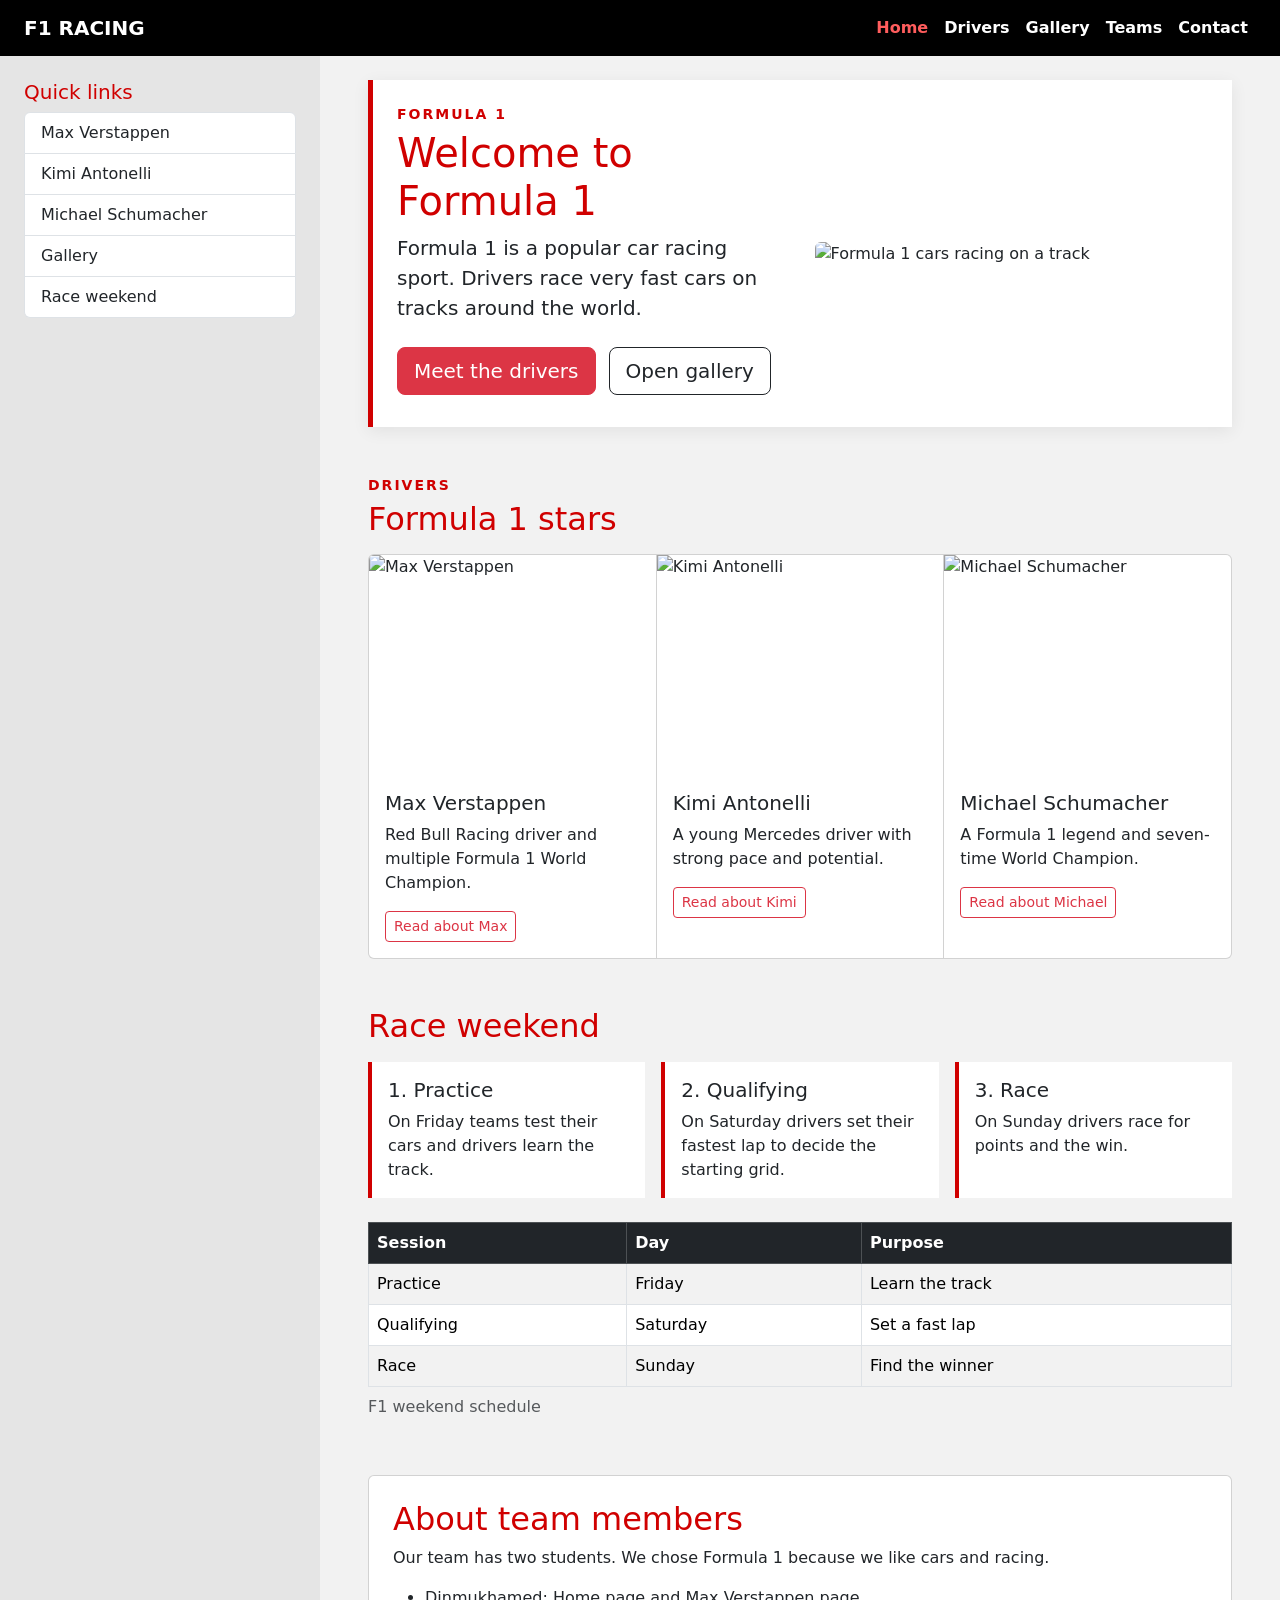
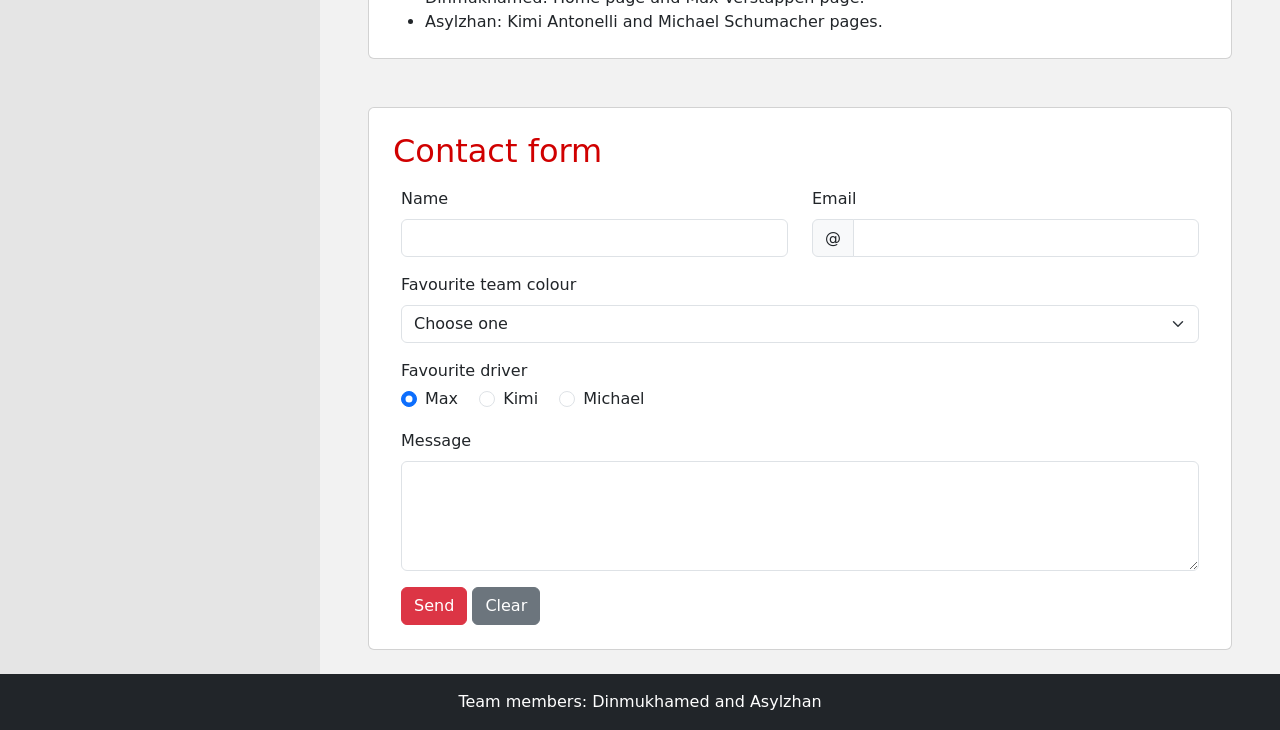
==== index.html @ 5fa1f821 "Assignment 3: media queries and Bootstrap - Add Teams page (media queries only, no Bootstrap): respo" ====
<!DOCTYPE html>
<html lang="en">
<head>
  <!-- Made by Dinmukhamed -->
  <meta charset="UTF-8">
  <meta name="viewport" content="width=device-width, initial-scale=1.0">
  <title>Formula 1</title>
  <!-- Bootstrap CSS -->
  <link href="https://cdn.jsdelivr.net/npm/bootstrap@5.3.8/dist/css/bootstrap.min.css" rel="stylesheet" integrity="sha384-sRIl4kxILFvY47J16cr9ZwB07vP4J8+LH7qKQnuqkuIAvNWLzeN8tE5YBujZqJLB" crossorigin="anonymous">
  <!-- My CSS -->
  <link rel="stylesheet" href="css/style.css">
</head>
<body>

  <!-- Task 5: Bootstrap navbar -->
  <header>
    <nav class="navbar navbar-expand-lg bg-black" data-bs-theme="dark">
      <div class="container-fluid px-4">
        <a class="navbar-brand fw-bold" href="index.html">F1 RACING</a>
        <button class="navbar-toggler" type="button" data-bs-toggle="collapse" data-bs-target="#navbarNav" aria-controls="navbarNav" aria-expanded="false" aria-label="Toggle navigation">
          <span class="navbar-toggler-icon"></span>
        </button>
        <div class="collapse navbar-collapse" id="navbarNav">
          <ul class="navbar-nav ms-auto">
            <li class="nav-item"><a class="nav-link fw-bold active" aria-current="page" href="index.html">Home</a></li>
            <li class="nav-item"><a class="nav-link fw-bold" href="index.html#drivers">Drivers</a></li>
            <li class="nav-item"><a class="nav-link fw-bold" href="gallery.html">Gallery</a></li>
            <li class="nav-item"><a class="nav-link fw-bold" href="teams.html">Teams</a></li>
            <li class="nav-item"><a class="nav-link fw-bold" href="index.html#contact">Contact</a></li>
          </ul>
        </div>
      </div>
    </nav>
  </header>

  <!-- Task 3: Bootstrap grid - sidebar (3 columns) + main content (9 columns) -->
  <div class="container-fluid">
    <div class="row">

      <aside class="col-lg-3 sidebar p-4">
        <h2 class="fs-5">Quick links</h2>
        <div class="list-group">
          <a href="verstappen.html" class="list-group-item list-group-item-action">Max Verstappen</a>
          <a href="kimi.html" class="list-group-item list-group-item-action">Kimi Antonelli</a>
          <a href="shumakher.html" class="list-group-item list-group-item-action">Michael Schumacher</a>
          <a href="gallery.html" class="list-group-item list-group-item-action">Gallery</a>
          <a href="index.html#race-weekend" class="list-group-item list-group-item-action">Race weekend</a>
        </div>
      </aside>

      <main class="col-lg-9 py-4 px-3 px-lg-5">

        <!-- Task 3: section with two columns (col-lg-6) -->
        <section class="hero p-4 mb-5">
          <div class="row g-4 align-items-center">
            <div class="col-lg-6">
              <p class="eyebrow mb-1">Formula 1</p>
              <h1>Welcome to Formula&nbsp;1</h1>
              <p class="lead">Formula 1 is a popular car racing sport. Drivers race very fast cars on tracks around the world.</p>
              <!-- Task 6: Bootstrap buttons -->
              <div class="mt-3 mt-lg-4">
                <a href="#drivers" class="btn btn-danger btn-lg me-2 mb-2">Meet the drivers</a>
                <a href="gallery.html" class="btn btn-outline-dark btn-lg mb-2">Open gallery</a>
              </div>
            </div>
            <div class="col-lg-6">
              <img src="images/f1-grid.jpg" class="img-fluid rounded w-100" alt="Formula 1 cars racing on a track">
            </div>
          </div>
        </section>

        <!-- Task 8: Bootstrap cards in a card-group -->
        <section id="drivers" class="mb-5">
          <p class="eyebrow mb-1">Drivers</p>
          <h2 class="mb-3">Formula 1 stars</h2>
          <div class="card-group">
            <article class="card driver-card">
              <img src="images/max-verstappen.jpg" class="card-img-top" alt="Max Verstappen">
              <div class="card-body">
                <h5 class="card-title">Max Verstappen</h5>
                <p class="card-text">Red Bull Racing driver and multiple Formula 1 World Champion.</p>
                <a href="verstappen.html" class="btn btn-outline-danger btn-sm">Read about Max</a>
              </div>
            </article>
            <article class="card driver-card">
              <img src="images/Kimi3.jpg" class="card-img-top" alt="Kimi Antonelli">
              <div class="card-body">
                <h5 class="card-title">Kimi Antonelli</h5>
                <p class="card-text">A young Mercedes driver with strong pace and potential.</p>
                <a href="kimi.html" class="btn btn-outline-danger btn-sm">Read about Kimi</a>
              </div>
            </article>
            <article class="card driver-card">
              <img src="images/Michael1.jpg" class="card-img-top" alt="Michael Schumacher">
              <div class="card-body">
                <h5 class="card-title">Michael Schumacher</h5>
                <p class="card-text">A Formula 1 legend and seven-time World Champion.</p>
                <a href="shumakher.html" class="btn btn-outline-danger btn-sm">Read about Michael</a>
              </div>
            </article>
          </div>
        </section>

        <!-- Task 3: section with three columns (col-lg-4) -->
        <section id="race-weekend" class="mb-5">
          <h2 class="mb-3">Race weekend</h2>
          <div class="row g-3 mb-4">
            <div class="col-md-6 col-lg-4">
              <div class="weekend-box p-3 h-100">
                <h5>1. Practice</h5>
                <p class="mb-0">On Friday teams test their cars and drivers learn the track.</p>
              </div>
            </div>
            <div class="col-md-6 col-lg-4">
              <div class="weekend-box p-3 h-100">
                <h5>2. Qualifying</h5>
                <p class="mb-0">On Saturday drivers set their fastest lap to decide the starting grid.</p>
              </div>
            </div>
            <div class="col-md-6 col-lg-4">
              <div class="weekend-box p-3 h-100">
                <h5>3. Race</h5>
                <p class="mb-0">On Sunday drivers race for points and the win.</p>
              </div>
            </div>
          </div>

          <table class="table table-bordered table-striped">
            <caption>F1 weekend schedule</caption>
            <thead class="table-dark">
              <tr><th>Session</th><th>Day</th><th>Purpose</th></tr>
            </thead>
            <tbody>
              <tr><td>Practice</td><td>Friday</td><td>Learn the track</td></tr>
              <tr><td>Qualifying</td><td>Saturday</td><td>Set a fast lap</td></tr>
              <tr><td>Race</td><td>Sunday</td><td>Find the winner</td></tr>
            </tbody>
          </table>
        </section>

        <section class="card mb-5">
          <div class="card-body p-4">
            <h2>About team members</h2>
            <p>Our team has two students. We chose Formula 1 because we like cars and racing.</p>
            <ul class="mb-0">
              <li>Dinmukhamed: Home page and Max Verstappen page.</li>
              <li>Asylzhan: Kimi Antonelli and Michael Schumacher pages.</li>
            </ul>
          </div>
        </section>

        <!-- Task 9: form with Bootstrap classes -->
        <section id="contact" class="card">
          <div class="card-body p-4">
            <h2 class="mb-3">Contact form</h2>
            <form action="#contact" method="get" class="px-sm-2">
              <div class="row">
                <div class="col-md-6 mb-3">
                  <label for="name" class="form-label">Name</label>
                  <input type="text" class="form-control" id="name" name="name" required>
                </div>
                <div class="col-md-6 mb-3">
                  <label for="email" class="form-label">Email</label>
                  <div class="input-group">
                    <span class="input-group-text">@</span>
                    <input type="email" class="form-control" id="email" name="email" required>
                  </div>
                </div>
              </div>

              <div class="mb-3">
                <label for="colour" class="form-label">Favourite team colour</label>
                <select class="form-select" id="colour" name="colour" required>
                  <option value="">Choose one</option>
                  <option value="red">Red</option>
                  <option value="blue">Blue</option>
                  <option value="silver">Silver</option>
                </select>
              </div>

              <div class="mb-3">
                <p class="mb-1">Favourite driver</p>
                <div class="form-check form-check-inline">
                  <input class="form-check-input" type="radio" name="driver" id="driverMax" value="max" checked>
                  <label class="form-check-label" for="driverMax">Max</label>
                </div>
                <div class="form-check form-check-inline">
                  <input class="form-check-input" type="radio" name="driver" id="driverKimi" value="kimi">
                  <label class="form-check-label" for="driverKimi">Kimi</label>
                </div>
                <div class="form-check form-check-inline">
                  <input class="form-check-input" type="radio" name="driver" id="driverMichael" value="michael">
                  <label class="form-check-label" for="driverMichael">Michael</label>
                </div>
              </div>

              <div class="mb-3">
                <label for="message" class="form-label">Message</label>
                <textarea class="form-control" id="message" name="message" rows="4" required></textarea>
              </div>

              <button type="submit" class="btn btn-danger">Send</button>
              <button type="reset" class="btn btn-secondary">Clear</button>
            </form>
          </div>
        </section>

      </main>
    </div>
  </div>

  <footer class="bg-dark text-white text-center py-3">
    <p class="mb-0">Team members: Dinmukhamed and Asylzhan</p>
  </footer>

  <!-- Bootstrap JS (for the navbar button and the carousel) -->
  <script src="https://cdn.jsdelivr.net/npm/bootstrap@5.3.8/dist/js/bootstrap.bundle.min.js" integrity="sha384-FKyoEForCGlyvwx9Hj09JcYn3nv7wiPVlz7YYwJrWVcXK/BmnVDxM+D2scQbITxI" crossorigin="anonymous"></script>
</body>
</html>
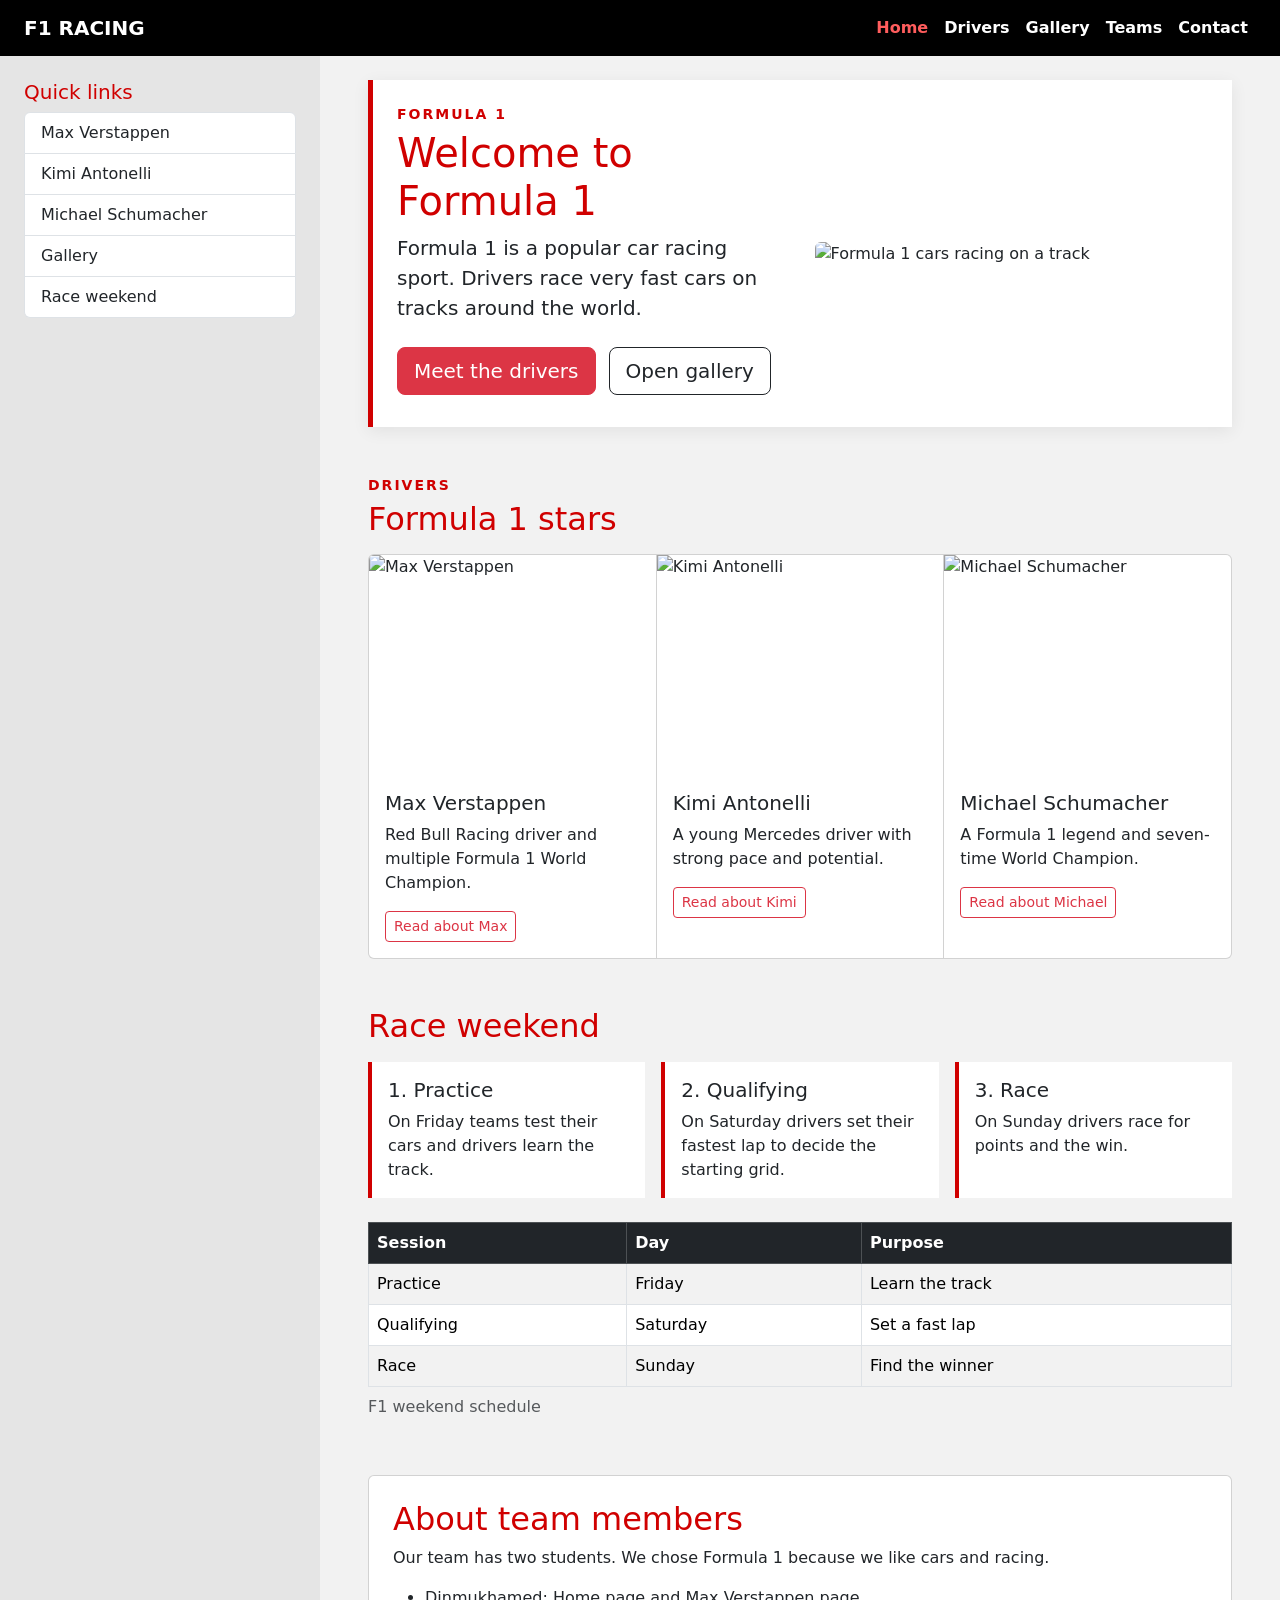
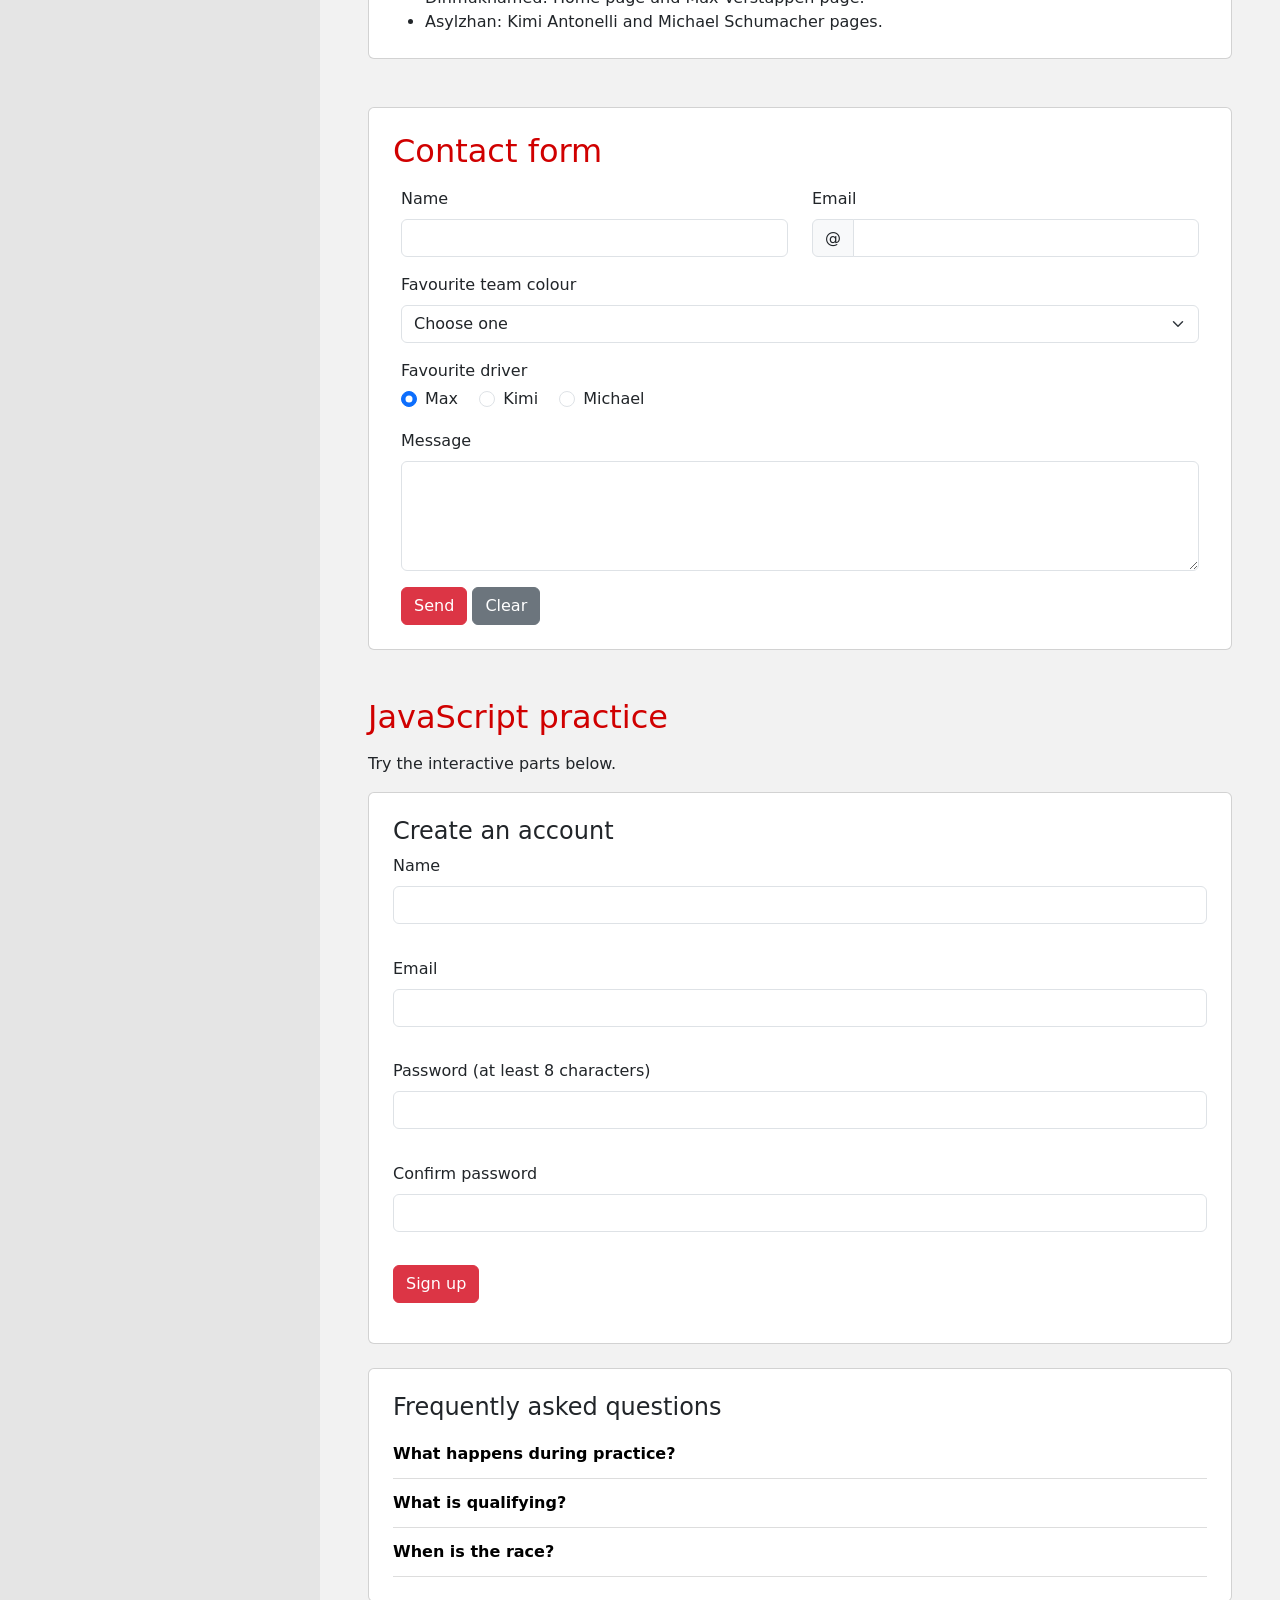
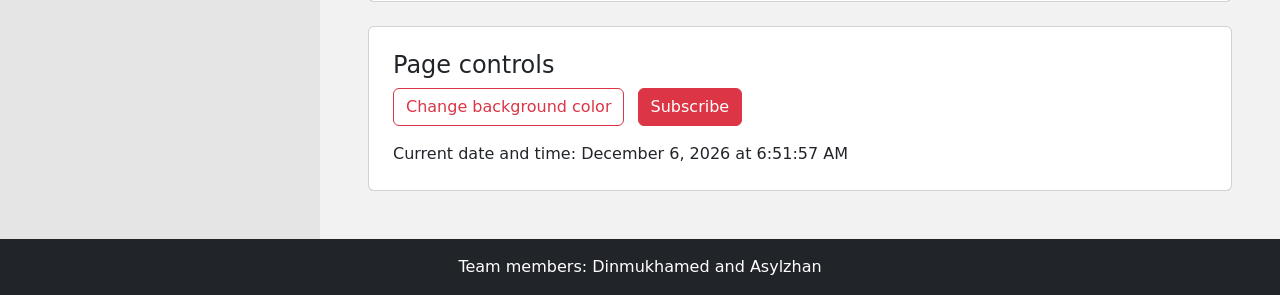
==== commit b49e6cbd: "Add JavaScript assignment features" ====
--- a/index.html
+++ b/index.html
@@ -3,6 +3,7 @@
 <head>
   <!-- Made by Dinmukhamed -->
   <meta charset="UTF-8">
+  <link rel="icon" href="data:,">
   <meta name="viewport" content="width=device-width, initial-scale=1.0">
   <title>Formula 1</title>
   <!-- Bootstrap CSS -->
@@ -205,15 +206,92 @@
           </div>
         </section>
 
+        <!-- Assignment 4: simple JavaScript examples -->
+        <section id="javascript-tasks" class="mt-5">
+          <h2 class="mb-3">JavaScript practice</h2>
+          <p>Try the interactive parts below.</p>
+
+          <div class="card mb-4">
+            <div class="card-body p-4">
+              <h3 class="h4">Create an account</h3>
+              <form id="signup-form" novalidate>
+                <div class="mb-3">
+                  <label for="signup-name" class="form-label">Name</label>
+                  <input id="signup-name" class="form-control" type="text">
+                  <small id="name-error" class="form-error"></small>
+                </div>
+                <div class="mb-3">
+                  <label for="signup-email" class="form-label">Email</label>
+                  <input id="signup-email" class="form-control" type="email">
+                  <small id="email-error" class="form-error"></small>
+                </div>
+                <div class="mb-3">
+                  <label for="signup-password" class="form-label">Password (at least 8 characters)</label>
+                  <input id="signup-password" class="form-control" type="password">
+                  <small id="password-error" class="form-error"></small>
+                </div>
+                <div class="mb-3">
+                  <label for="signup-confirm" class="form-label">Confirm password</label>
+                  <input id="signup-confirm" class="form-control" type="password">
+                  <small id="confirm-error" class="form-error"></small>
+                </div>
+                <button class="btn btn-danger" type="submit">Sign up</button>
+                <p id="signup-result" class="mt-3 mb-0" aria-live="polite"></p>
+              </form>
+            </div>
+          </div>
+
+          <div class="card mb-4">
+            <div class="card-body p-4">
+              <h3 class="h4">Frequently asked questions</h3>
+              <div class="faq-item">
+                <button class="faq-question" type="button" aria-expanded="false">What happens during practice?</button>
+                <div class="faq-answer" hidden><p>Drivers learn the track and teams test their cars.</p></div>
+              </div>
+              <div class="faq-item">
+                <button class="faq-question" type="button" aria-expanded="false">What is qualifying?</button>
+                <div class="faq-answer" hidden><p>Drivers set lap times to decide the starting order.</p></div>
+              </div>
+              <div class="faq-item">
+                <button class="faq-question" type="button" aria-expanded="false">When is the race?</button>
+                <div class="faq-answer" hidden><p>The main race is usually on Sunday.</p></div>
+              </div>
+            </div>
+          </div>
+
+          <div class="card mb-4">
+            <div class="card-body p-4">
+              <h3 class="h4">Page controls</h3>
+              <button id="color-button" class="btn btn-outline-danger me-2 mb-2" type="button">Change background color</button>
+              <button id="subscribe-button" class="btn btn-danger mb-2" type="button">Subscribe</button>
+              <p class="mb-0 mt-2">Current date and time: <span id="current-time"></span></p>
+            </div>
+          </div>
+        </section>
+
       </main>
     </div>
   </div>
 
+  <div id="subscribe-popup" class="popup-overlay" hidden>
+    <div class="popup-box" role="dialog" aria-modal="true" aria-labelledby="popup-title">
+      <button id="close-popup" class="popup-close" type="button" aria-label="Close">&times;</button>
+      <h2 id="popup-title" class="h4">Subscribe to F1 updates</h2>
+      <form id="subscribe-form">
+        <label for="subscribe-email" class="form-label">Email</label>
+        <input id="subscribe-email" class="form-control mb-3" type="email" required>
+        <button class="btn btn-danger" type="submit">Subscribe</button>
+      </form>
+      <p id="subscribe-result" class="mt-3 mb-0" aria-live="polite"></p>
+    </div>
+  </div>
+
   <footer class="bg-dark text-white text-center py-3">
     <p class="mb-0">Team members: Dinmukhamed and Asylzhan</p>
   </footer>
 
   <!-- Bootstrap JS (for the navbar button and the carousel) -->
   <script src="https://cdn.jsdelivr.net/npm/bootstrap@5.3.8/dist/js/bootstrap.bundle.min.js" integrity="sha384-FKyoEForCGlyvwx9Hj09JcYn3nv7wiPVlz7YYwJrWVcXK/BmnVDxM+D2scQbITxI" crossorigin="anonymous"></script>
+  <script src="js/main.js"></script>
 </body>
 </html>
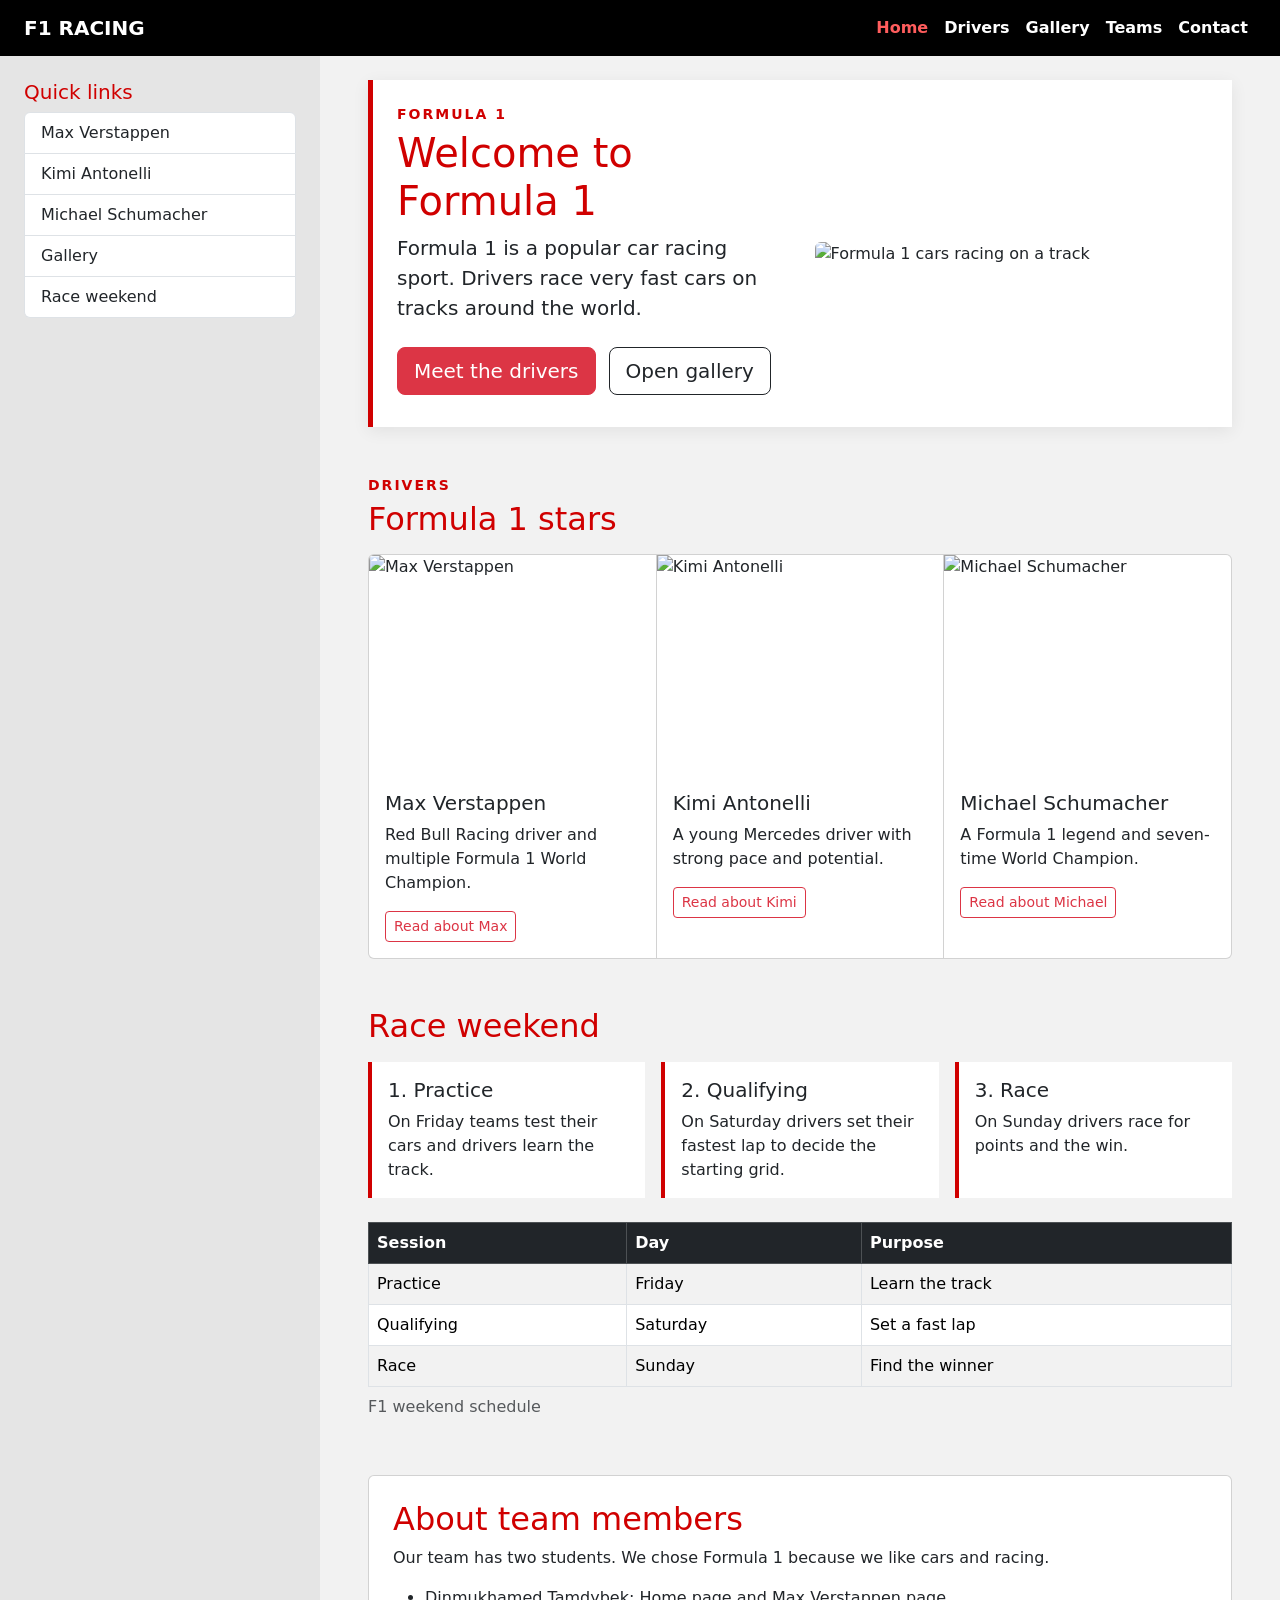
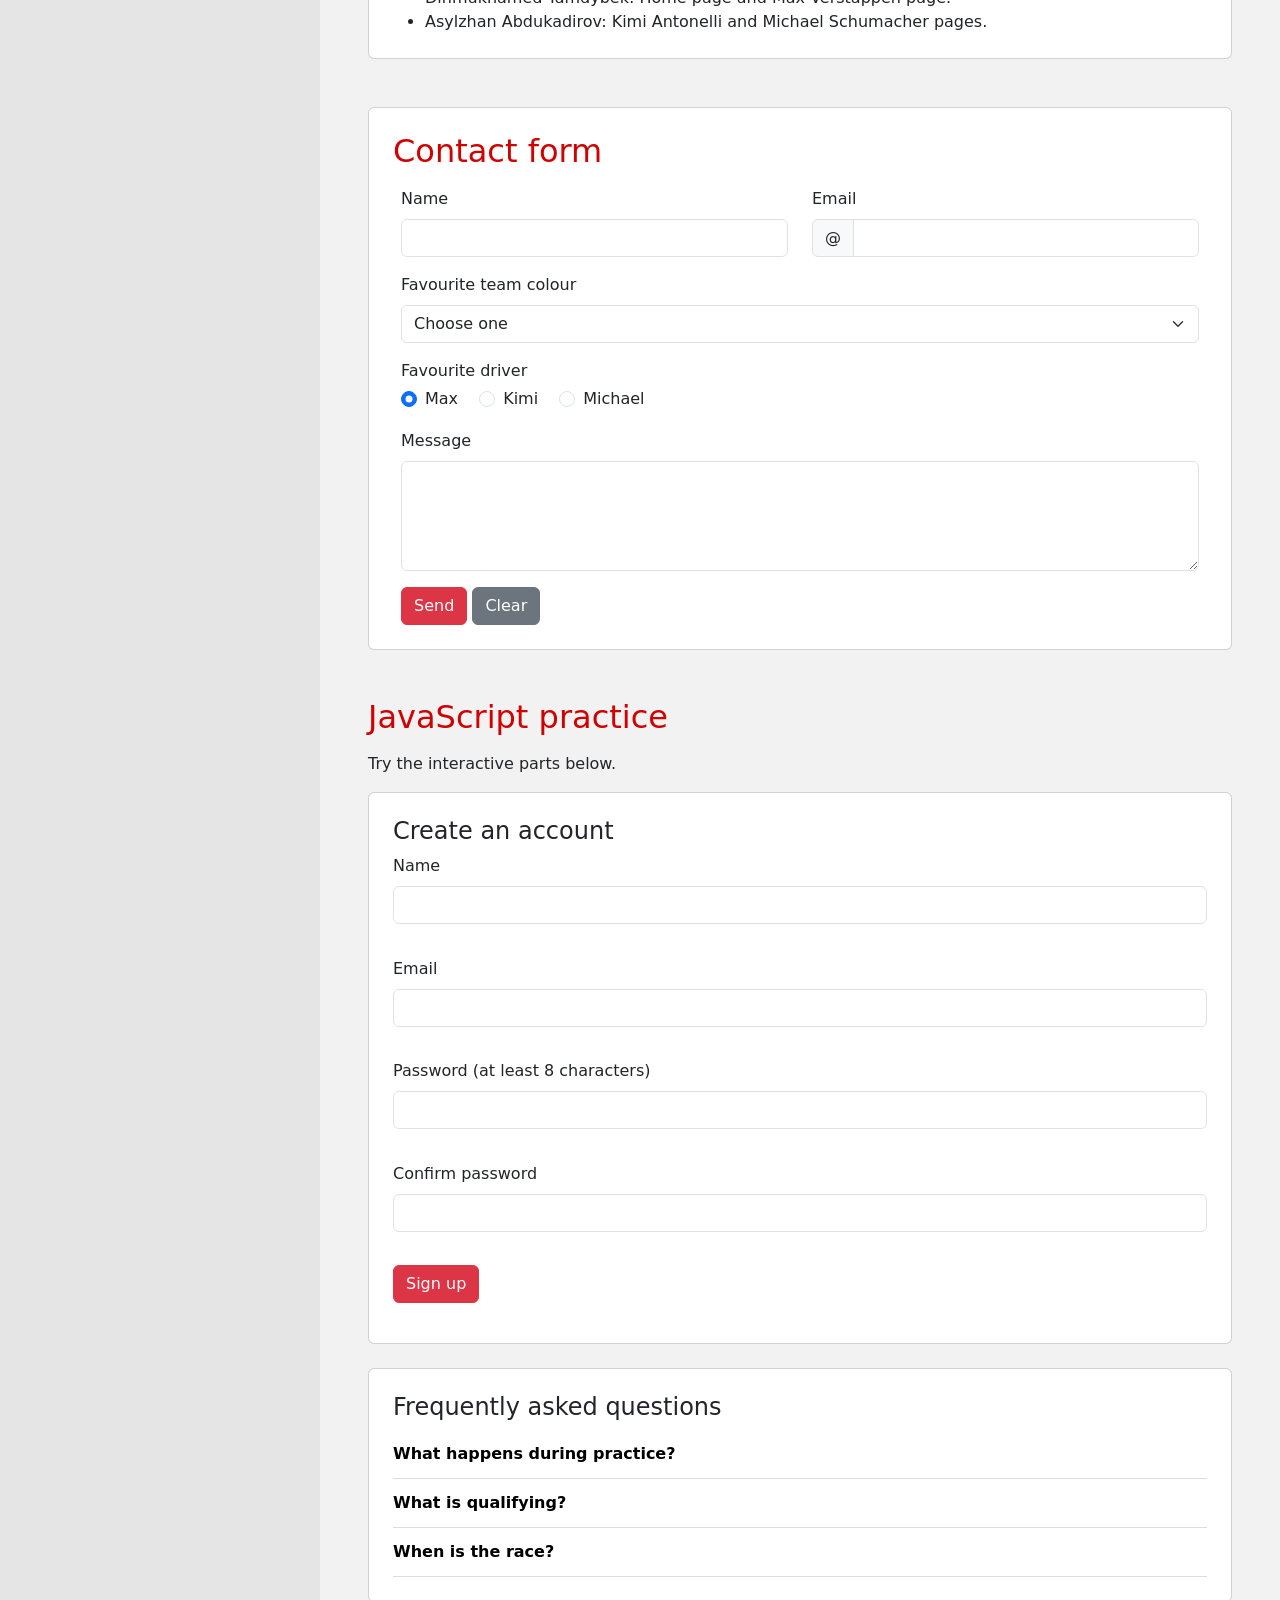
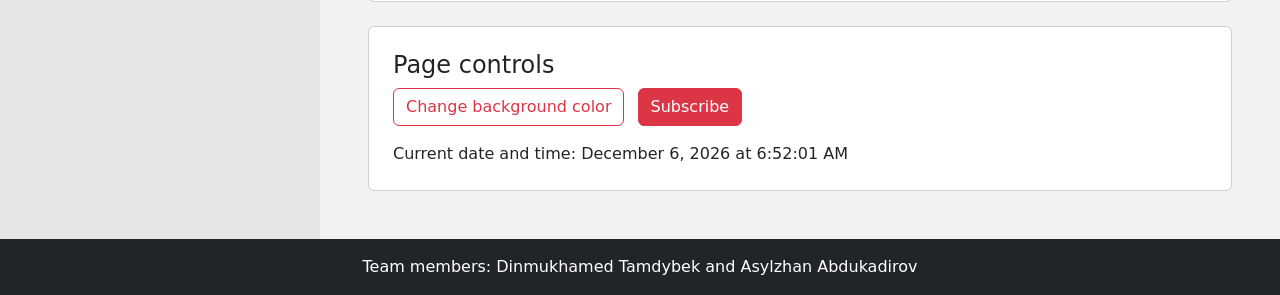
==== commit f8604a42: "Add full team names to every page" ====
--- a/index.html
+++ b/index.html
@@ -144,8 +144,8 @@
             <h2>About team members</h2>
             <p>Our team has two students. We chose Formula 1 because we like cars and racing.</p>
             <ul class="mb-0">
-              <li>Dinmukhamed: Home page and Max Verstappen page.</li>
-              <li>Asylzhan: Kimi Antonelli and Michael Schumacher pages.</li>
+              <li>Dinmukhamed Tamdybek: Home page and Max Verstappen page.</li>
+              <li>Asylzhan Abdukadirov: Kimi Antonelli and Michael Schumacher pages.</li>
             </ul>
           </div>
         </section>
@@ -287,7 +287,7 @@
   </div>
 
   <footer class="bg-dark text-white text-center py-3">
-    <p class="mb-0">Team members: Dinmukhamed and Asylzhan</p>
+    <p class="mb-0">Team members: Dinmukhamed Tamdybek and Asylzhan Abdukadirov</p>
   </footer>
 
   <!-- Bootstrap JS (for the navbar button and the carousel) -->
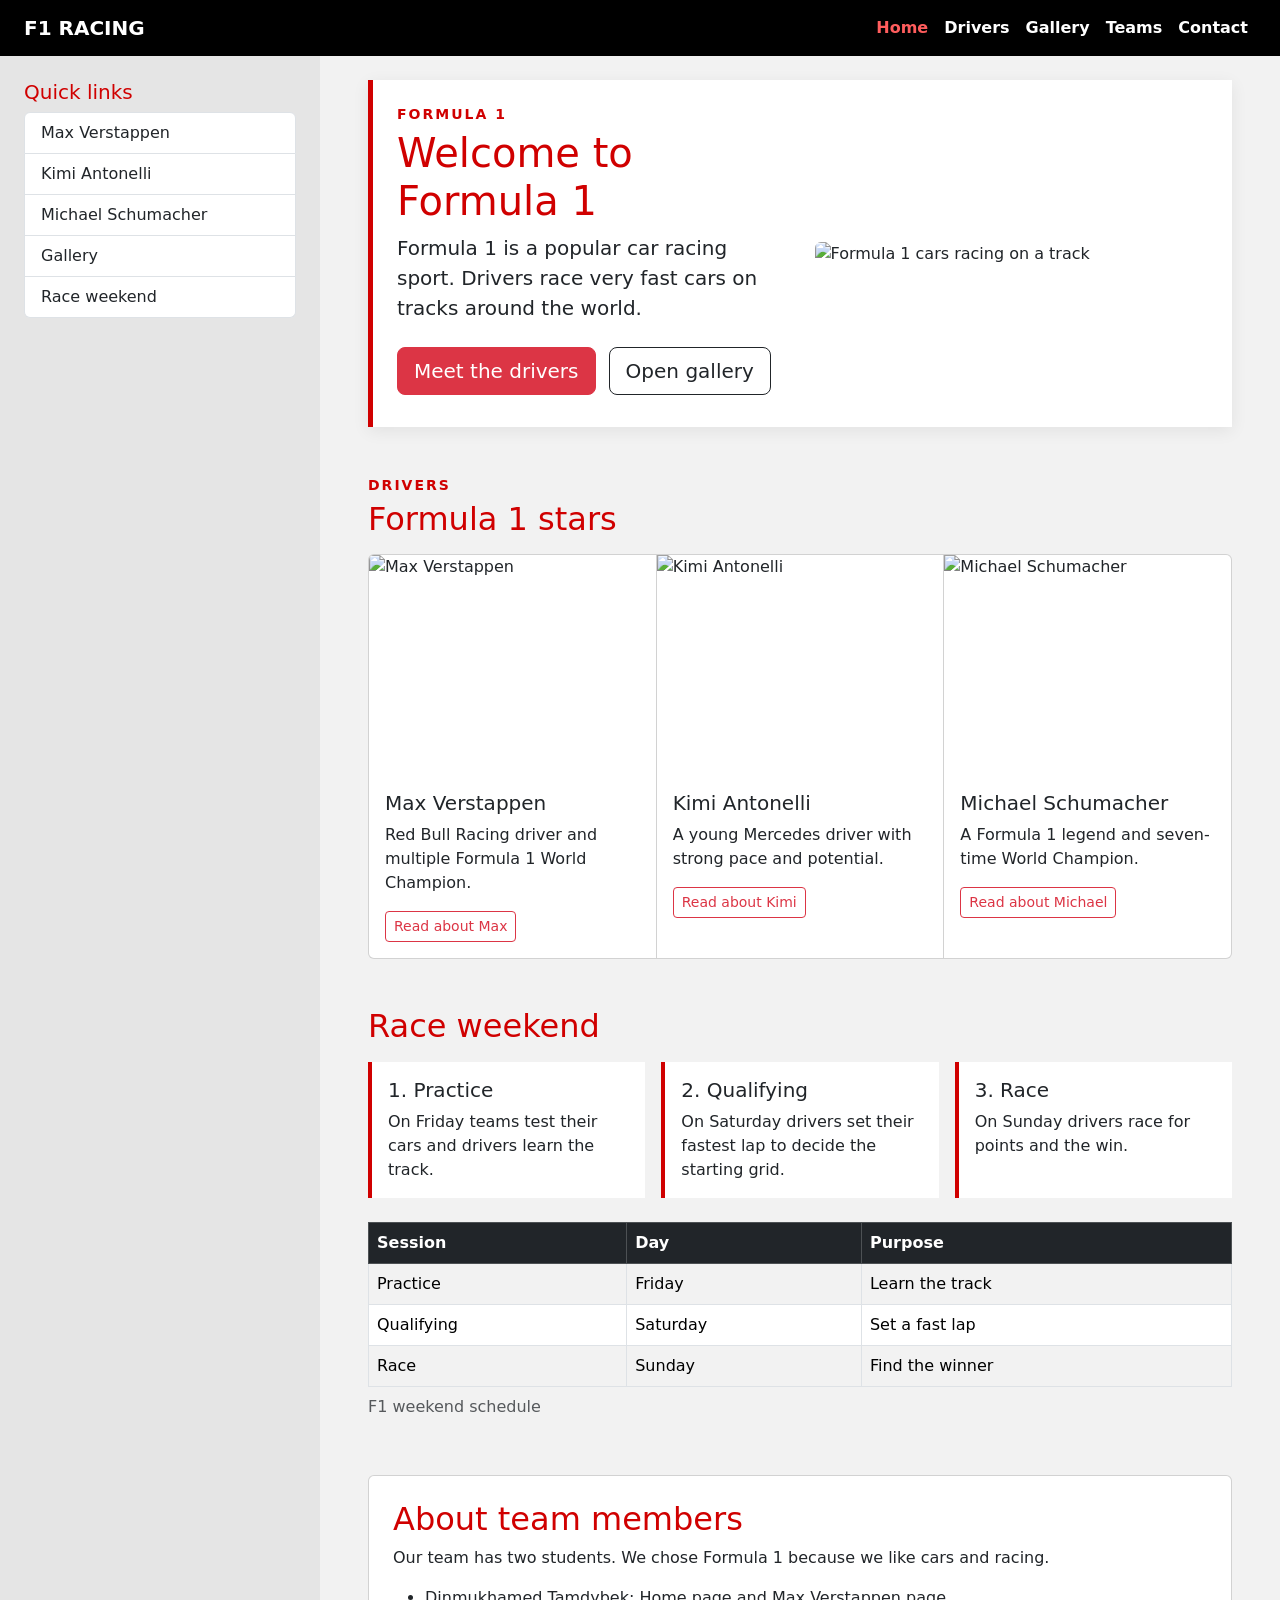
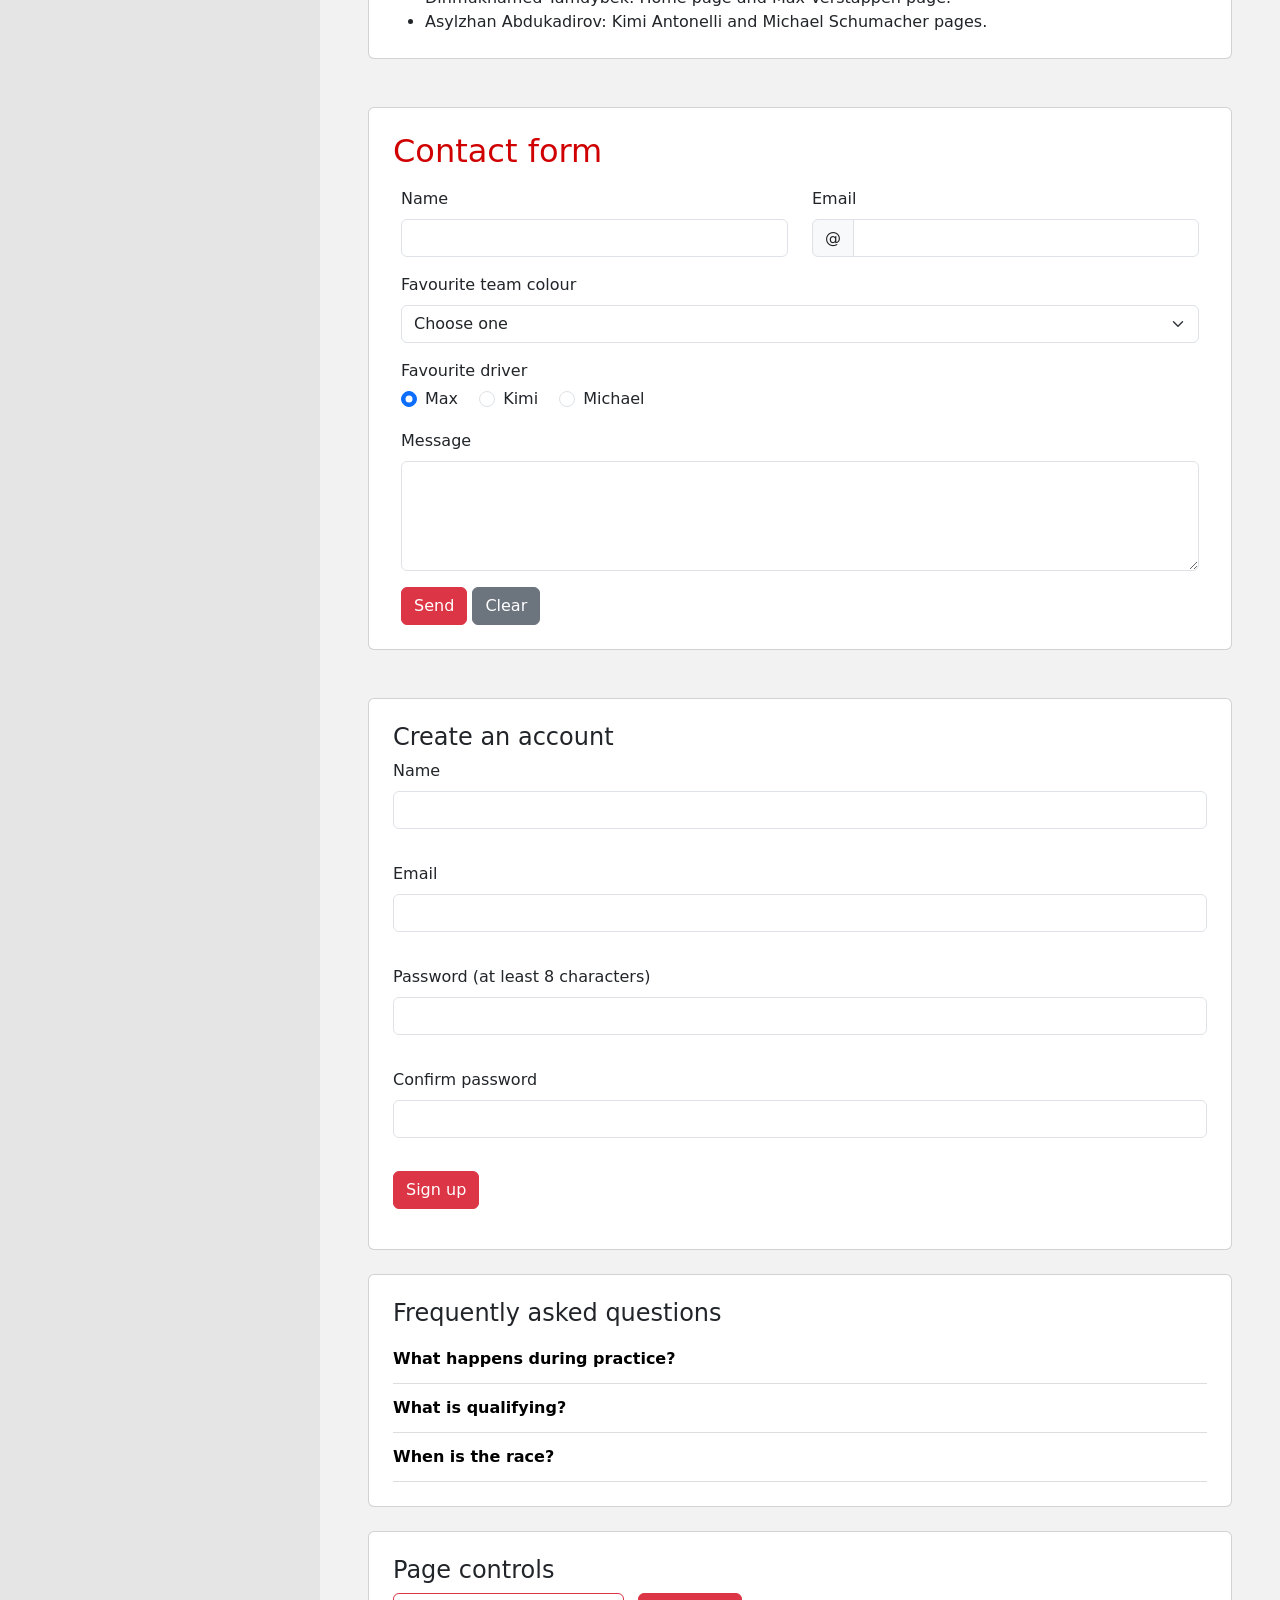
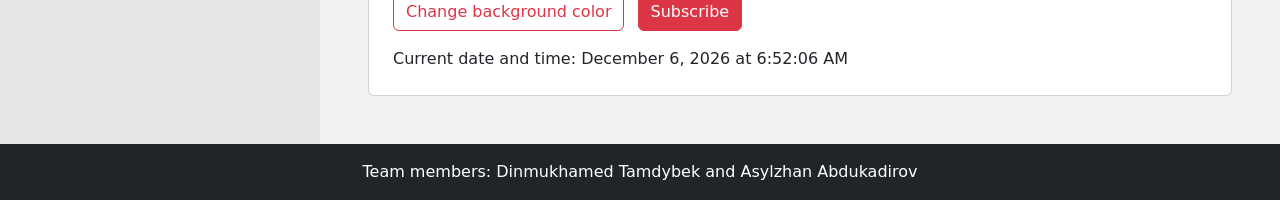
==== commit c44ae26f: "Remove JavaScript practice introduction" ====
--- a/index.html
+++ b/index.html
@@ -208,9 +208,6 @@
 
         <!-- Assignment 4: simple JavaScript examples -->
         <section id="javascript-tasks" class="mt-5">
-          <h2 class="mb-3">JavaScript practice</h2>
-          <p>Try the interactive parts below.</p>
-
           <div class="card mb-4">
             <div class="card-body p-4">
               <h3 class="h4">Create an account</h3>
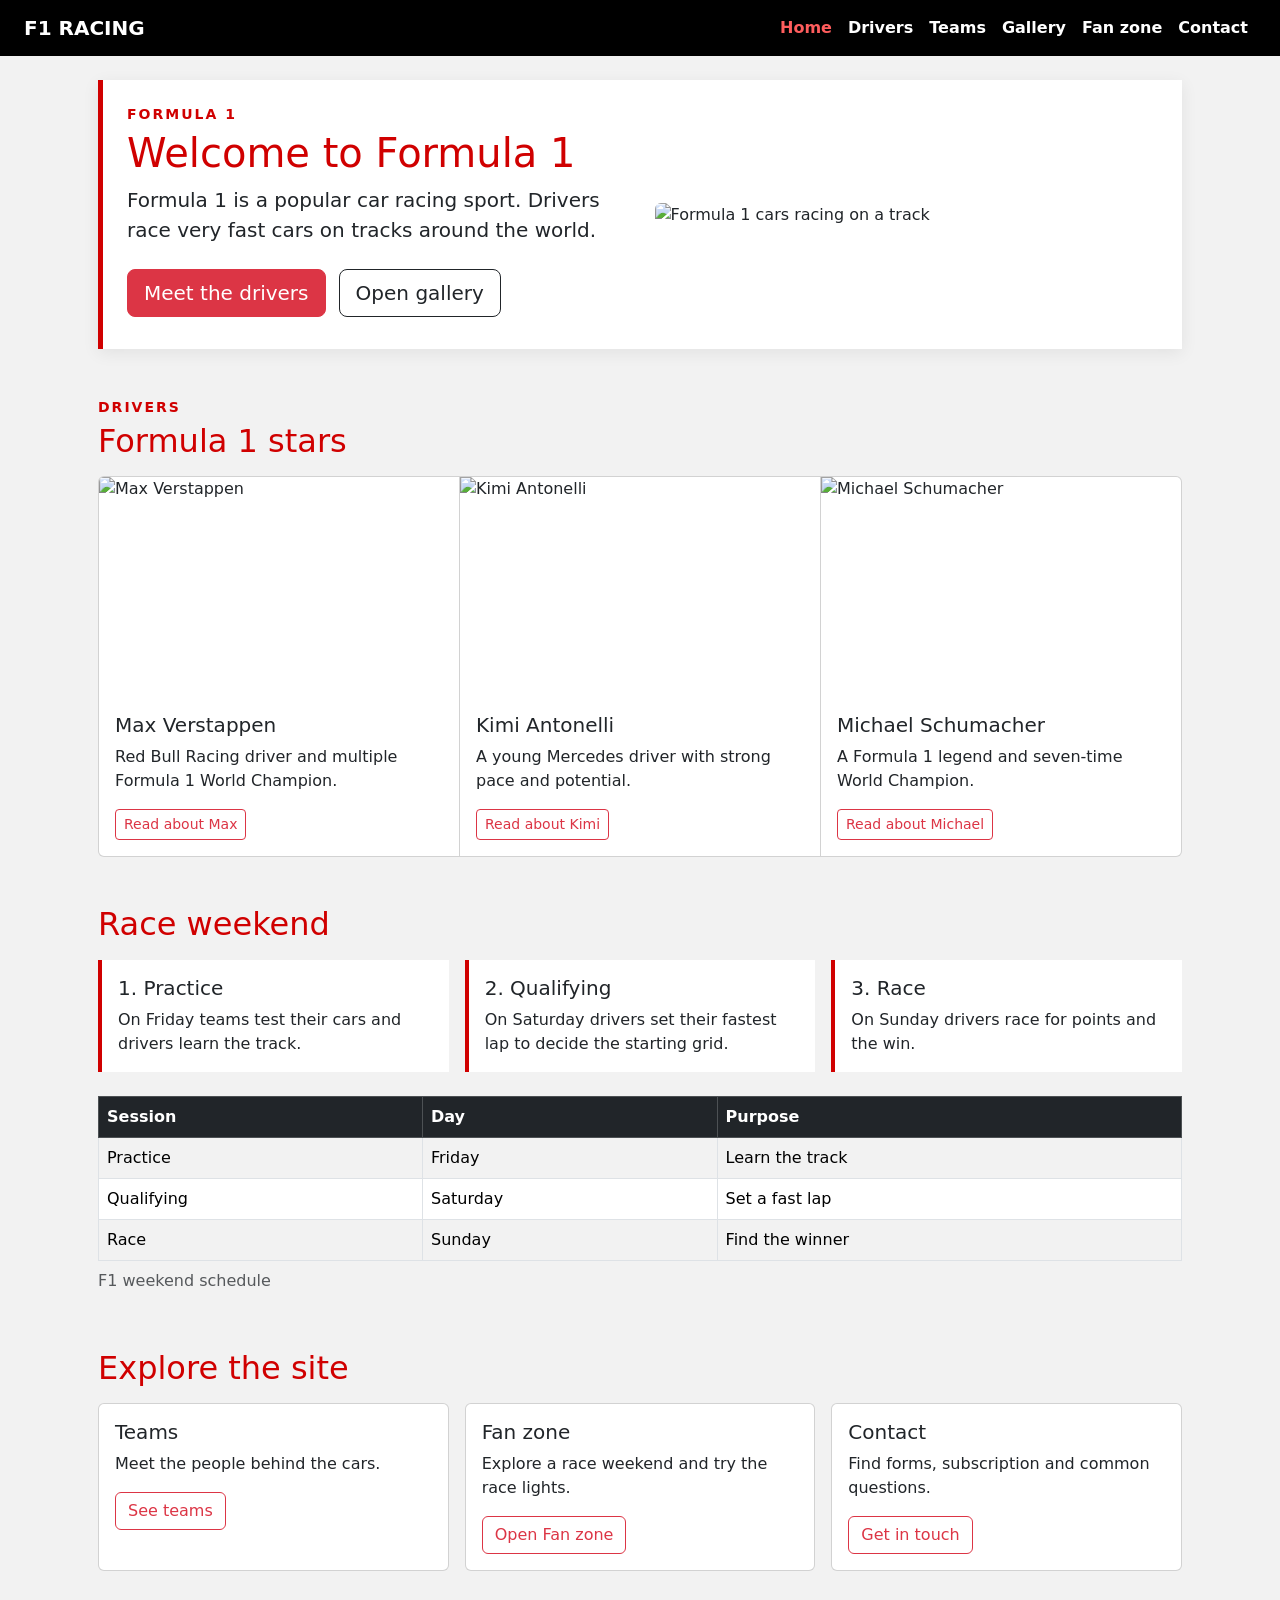
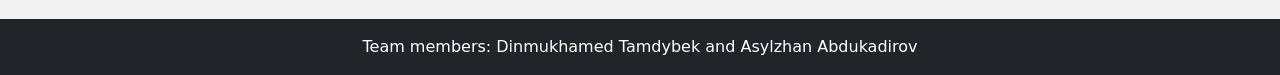
==== commit 069883fa: "Organize F1 site and add interactive fan features" ====
--- a/index.html
+++ b/index.html
@@ -13,7 +13,6 @@
 </head>
 <body>
 
-  <!-- Task 5: Bootstrap navbar -->
   <header>
     <nav class="navbar navbar-expand-lg bg-black" data-bs-theme="dark">
       <div class="container-fluid px-4">
@@ -22,43 +21,31 @@
           <span class="navbar-toggler-icon"></span>
         </button>
         <div class="collapse navbar-collapse" id="navbarNav">
-          <ul class="navbar-nav ms-auto">
+          <ul class="navbar-nav ms-auto main-nav">
             <li class="nav-item"><a class="nav-link fw-bold active" aria-current="page" href="index.html">Home</a></li>
             <li class="nav-item"><a class="nav-link fw-bold" href="index.html#drivers">Drivers</a></li>
+            <li class="nav-item"><a class="nav-link fw-bold" href="teams.html">Teams</a></li>
             <li class="nav-item"><a class="nav-link fw-bold" href="gallery.html">Gallery</a></li>
-            <li class="nav-item"><a class="nav-link fw-bold" href="teams.html">Teams</a></li>
-            <li class="nav-item"><a class="nav-link fw-bold" href="index.html#contact">Contact</a></li>
+            <li class="nav-item"><a class="nav-link fw-bold" href="fan-zone.html">Fan zone</a></li>
+            <li class="nav-item"><a class="nav-link fw-bold" href="contact.html">Contact</a></li>
           </ul>
         </div>
       </div>
     </nav>
   </header>
 
-  <!-- Task 3: Bootstrap grid - sidebar (3 columns) + main content (9 columns) -->
   <div class="container-fluid">
     <div class="row">
 
-      <aside class="col-lg-3 sidebar p-4">
-        <h2 class="fs-5">Quick links</h2>
-        <div class="list-group">
-          <a href="verstappen.html" class="list-group-item list-group-item-action">Max Verstappen</a>
-          <a href="kimi.html" class="list-group-item list-group-item-action">Kimi Antonelli</a>
-          <a href="shumakher.html" class="list-group-item list-group-item-action">Michael Schumacher</a>
-          <a href="gallery.html" class="list-group-item list-group-item-action">Gallery</a>
-          <a href="index.html#race-weekend" class="list-group-item list-group-item-action">Race weekend</a>
-        </div>
-      </aside>
+      <main class="col-12 site-main py-4 px-3 px-lg-5">
 
-      <main class="col-lg-9 py-4 px-3 px-lg-5">
-
-        <!-- Task 3: section with two columns (col-lg-6) -->
         <section class="hero p-4 mb-5">
           <div class="row g-4 align-items-center">
             <div class="col-lg-6">
               <p class="eyebrow mb-1">Formula 1</p>
               <h1>Welcome to Formula&nbsp;1</h1>
               <p class="lead">Formula 1 is a popular car racing sport. Drivers race very fast cars on tracks around the world.</p>
-              <!-- Task 6: Bootstrap buttons -->
+
               <div class="mt-3 mt-lg-4">
                 <a href="#drivers" class="btn btn-danger btn-lg me-2 mb-2">Meet the drivers</a>
                 <a href="gallery.html" class="btn btn-outline-dark btn-lg mb-2">Open gallery</a>
@@ -70,7 +57,6 @@
           </div>
         </section>
 
-        <!-- Task 8: Bootstrap cards in a card-group -->
         <section id="drivers" class="mb-5">
           <p class="eyebrow mb-1">Drivers</p>
           <h2 class="mb-3">Formula 1 stars</h2>
@@ -102,7 +88,6 @@
           </div>
         </section>
 
-        <!-- Task 3: section with three columns (col-lg-4) -->
         <section id="race-weekend" class="mb-5">
           <h2 class="mb-3">Race weekend</h2>
           <div class="row g-3 mb-4">
@@ -139,155 +124,32 @@
           </table>
         </section>
 
-        <section class="card mb-5">
-          <div class="card-body p-4">
-            <h2>About team members</h2>
-            <p>Our team has two students. We chose Formula 1 because we like cars and racing.</p>
-            <ul class="mb-0">
-              <li>Dinmukhamed Tamdybek: Home page and Max Verstappen page.</li>
-              <li>Asylzhan Abdukadirov: Kimi Antonelli and Michael Schumacher pages.</li>
-            </ul>
-          </div>
-        </section>
-
-        <!-- Task 9: form with Bootstrap classes -->
-        <section id="contact" class="card">
-          <div class="card-body p-4">
-            <h2 class="mb-3">Contact form</h2>
-            <form action="#contact" method="get" class="px-sm-2">
-              <div class="row">
-                <div class="col-md-6 mb-3">
-                  <label for="name" class="form-label">Name</label>
-                  <input type="text" class="form-control" id="name" name="name" required>
-                </div>
-                <div class="col-md-6 mb-3">
-                  <label for="email" class="form-label">Email</label>
-                  <div class="input-group">
-                    <span class="input-group-text">@</span>
-                    <input type="email" class="form-control" id="email" name="email" required>
-                  </div>
-                </div>
-              </div>
-
-              <div class="mb-3">
-                <label for="colour" class="form-label">Favourite team colour</label>
-                <select class="form-select" id="colour" name="colour" required>
-                  <option value="">Choose one</option>
-                  <option value="red">Red</option>
-                  <option value="blue">Blue</option>
-                  <option value="silver">Silver</option>
-                </select>
-              </div>
-
-              <div class="mb-3">
-                <p class="mb-1">Favourite driver</p>
-                <div class="form-check form-check-inline">
-                  <input class="form-check-input" type="radio" name="driver" id="driverMax" value="max" checked>
-                  <label class="form-check-label" for="driverMax">Max</label>
-                </div>
-                <div class="form-check form-check-inline">
-                  <input class="form-check-input" type="radio" name="driver" id="driverKimi" value="kimi">
-                  <label class="form-check-label" for="driverKimi">Kimi</label>
-                </div>
-                <div class="form-check form-check-inline">
-                  <input class="form-check-input" type="radio" name="driver" id="driverMichael" value="michael">
-                  <label class="form-check-label" for="driverMichael">Michael</label>
-                </div>
-              </div>
-
-              <div class="mb-3">
-                <label for="message" class="form-label">Message</label>
-                <textarea class="form-control" id="message" name="message" rows="4" required></textarea>
-              </div>
-
-              <button type="submit" class="btn btn-danger">Send</button>
-              <button type="reset" class="btn btn-secondary">Clear</button>
-            </form>
-          </div>
-        </section>
-
-        <!-- Assignment 4: simple JavaScript examples -->
-        <section id="javascript-tasks" class="mt-5">
-          <div class="card mb-4">
-            <div class="card-body p-4">
-              <h3 class="h4">Create an account</h3>
-              <form id="signup-form" novalidate>
-                <div class="mb-3">
-                  <label for="signup-name" class="form-label">Name</label>
-                  <input id="signup-name" class="form-control" type="text">
-                  <small id="name-error" class="form-error"></small>
-                </div>
-                <div class="mb-3">
-                  <label for="signup-email" class="form-label">Email</label>
-                  <input id="signup-email" class="form-control" type="email">
-                  <small id="email-error" class="form-error"></small>
-                </div>
-                <div class="mb-3">
-                  <label for="signup-password" class="form-label">Password (at least 8 characters)</label>
-                  <input id="signup-password" class="form-control" type="password">
-                  <small id="password-error" class="form-error"></small>
-                </div>
-                <div class="mb-3">
-                  <label for="signup-confirm" class="form-label">Confirm password</label>
-                  <input id="signup-confirm" class="form-control" type="password">
-                  <small id="confirm-error" class="form-error"></small>
-                </div>
-                <button class="btn btn-danger" type="submit">Sign up</button>
-                <p id="signup-result" class="mt-3 mb-0" aria-live="polite"></p>
-              </form>
-            </div>
-          </div>
-
-          <div class="card mb-4">
-            <div class="card-body p-4">
-              <h3 class="h4">Frequently asked questions</h3>
-              <div class="faq-item">
-                <button class="faq-question" type="button" aria-expanded="false">What happens during practice?</button>
-                <div class="faq-answer" hidden><p>Drivers learn the track and teams test their cars.</p></div>
-              </div>
-              <div class="faq-item">
-                <button class="faq-question" type="button" aria-expanded="false">What is qualifying?</button>
-                <div class="faq-answer" hidden><p>Drivers set lap times to decide the starting order.</p></div>
-              </div>
-              <div class="faq-item">
-                <button class="faq-question" type="button" aria-expanded="false">When is the race?</button>
-                <div class="faq-answer" hidden><p>The main race is usually on Sunday.</p></div>
-              </div>
-            </div>
-          </div>
-
-          <div class="card mb-4">
-            <div class="card-body p-4">
-              <h3 class="h4">Page controls</h3>
-              <button id="color-button" class="btn btn-outline-danger me-2 mb-2" type="button">Change background color</button>
-              <button id="subscribe-button" class="btn btn-danger mb-2" type="button">Subscribe</button>
-              <p class="mb-0 mt-2">Current date and time: <span id="current-time"></span></p>
-            </div>
+        <section class="mb-4" aria-labelledby="explore-heading">
+          <h2 id="explore-heading" class="mb-3">Explore the site</h2>
+          <div class="row g-3">
+            <div class="col-md-4"><div class="card h-100"><div class="card-body">
+              <h3 class="h5">Teams</h3><p>Meet the people behind the cars.</p>
+              <a href="teams.html" class="btn btn-outline-danger">See teams</a>
+            </div></div></div>
+            <div class="col-md-4"><div class="card h-100"><div class="card-body">
+              <h3 class="h5">Fan zone</h3><p>Explore a race weekend and try the race lights.</p>
+              <a href="fan-zone.html" class="btn btn-outline-danger">Open Fan zone</a>
+            </div></div></div>
+            <div class="col-md-4"><div class="card h-100"><div class="card-body">
+              <h3 class="h5">Contact</h3><p>Find forms, subscription and common questions.</p>
+              <a href="contact.html" class="btn btn-outline-danger">Get in touch</a>
+            </div></div></div>
           </div>
         </section>
 
       </main>
     </div>
   </div>
-
-  <div id="subscribe-popup" class="popup-overlay" hidden>
-    <div class="popup-box" role="dialog" aria-modal="true" aria-labelledby="popup-title">
-      <button id="close-popup" class="popup-close" type="button" aria-label="Close">&times;</button>
-      <h2 id="popup-title" class="h4">Subscribe to F1 updates</h2>
-      <form id="subscribe-form">
-        <label for="subscribe-email" class="form-label">Email</label>
-        <input id="subscribe-email" class="form-control mb-3" type="email" required>
-        <button class="btn btn-danger" type="submit">Subscribe</button>
-      </form>
-      <p id="subscribe-result" class="mt-3 mb-0" aria-live="polite"></p>
-    </div>
-  </div>
-
   <footer class="bg-dark text-white text-center py-3">
     <p class="mb-0">Team members: Dinmukhamed Tamdybek and Asylzhan Abdukadirov</p>
   </footer>
 
-  <!-- Bootstrap JS (for the navbar button and the carousel) -->
+  <!-- Bootstrap JavaScript for the mobile navigation -->
   <script src="https://cdn.jsdelivr.net/npm/bootstrap@5.3.8/dist/js/bootstrap.bundle.min.js" integrity="sha384-FKyoEForCGlyvwx9Hj09JcYn3nv7wiPVlz7YYwJrWVcXK/BmnVDxM+D2scQbITxI" crossorigin="anonymous"></script>
   <script src="js/main.js"></script>
 </body>
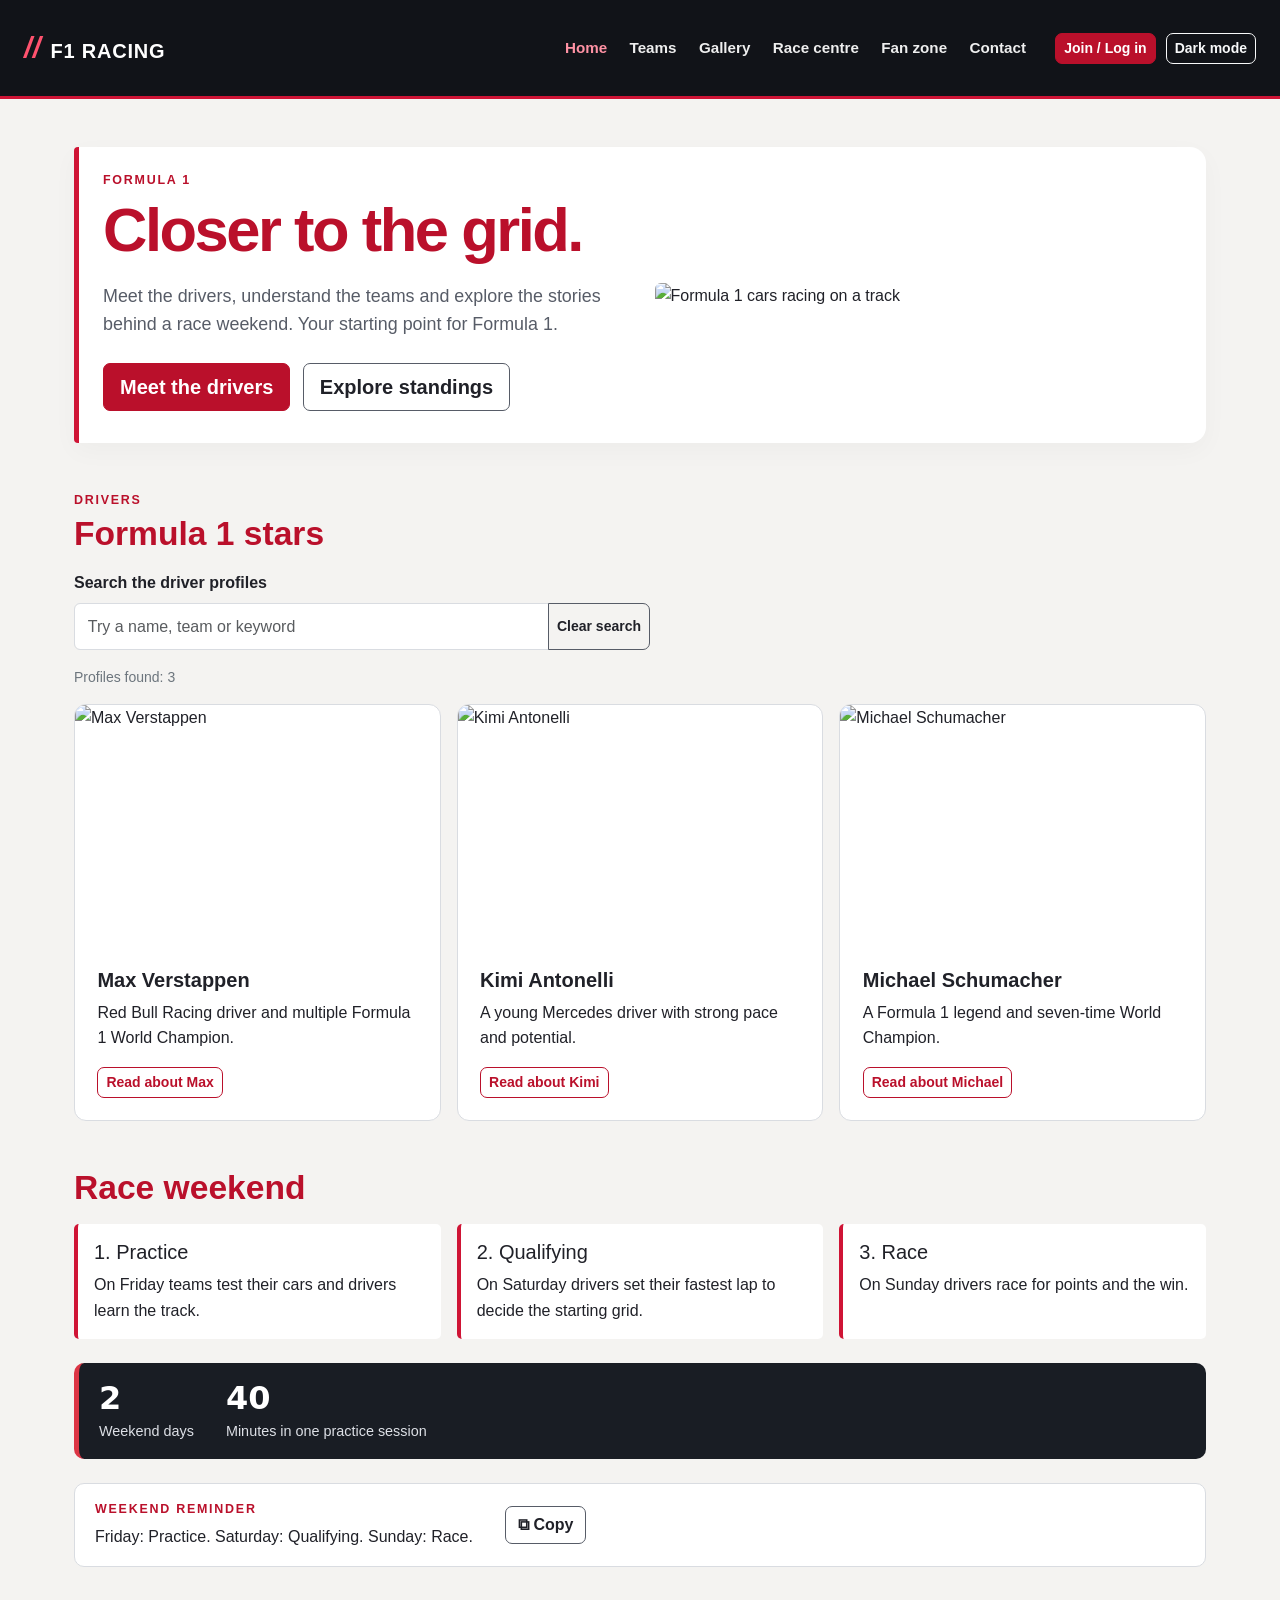
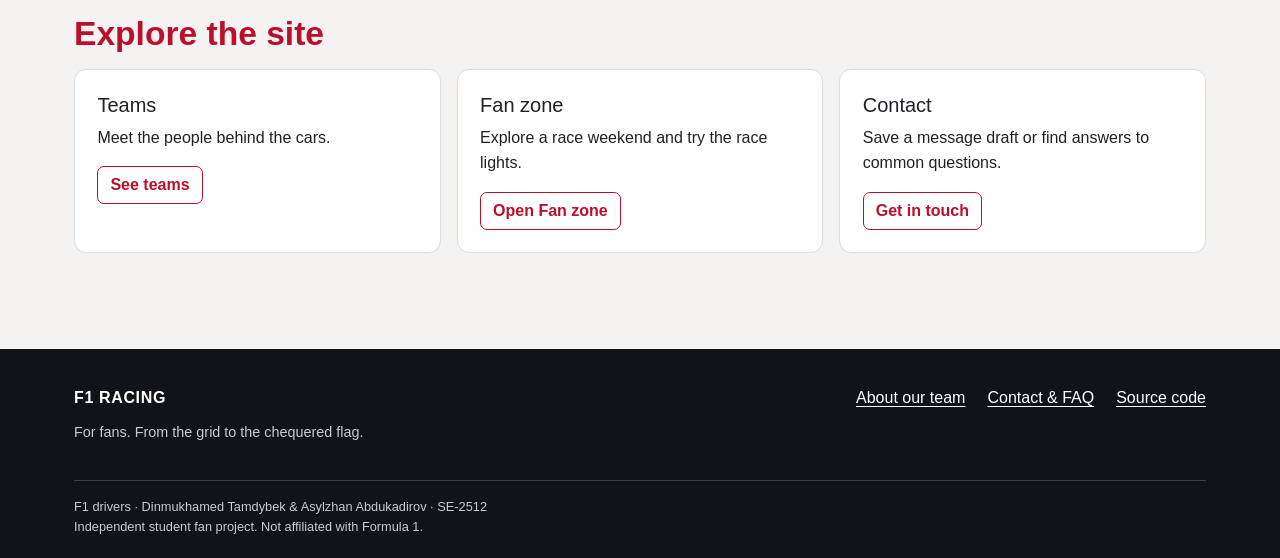
==== commit 2fc273bf: "Complete F1 final project with accounts themes validation and race API" ====
--- a/index.html
+++ b/index.html
@@ -1,156 +1,341 @@
 <!DOCTYPE html>
 <html lang="en">
-<head>
-  <!-- Made by Dinmukhamed -->
-  <meta charset="UTF-8">
-  <link rel="icon" href="data:,">
-  <meta name="viewport" content="width=device-width, initial-scale=1.0">
-  <title>Formula 1</title>
-  <!-- Bootstrap CSS -->
-  <link href="https://cdn.jsdelivr.net/npm/bootstrap@5.3.8/dist/css/bootstrap.min.css" rel="stylesheet" integrity="sha384-sRIl4kxILFvY47J16cr9ZwB07vP4J8+LH7qKQnuqkuIAvNWLzeN8tE5YBujZqJLB" crossorigin="anonymous">
-  <!-- My CSS -->
-  <link rel="stylesheet" href="css/style.css">
-</head>
-<body>
-
-  <header>
-    <nav class="navbar navbar-expand-lg bg-black" data-bs-theme="dark">
-      <div class="container-fluid px-4">
-        <a class="navbar-brand fw-bold" href="index.html">F1 RACING</a>
-        <button class="navbar-toggler" type="button" data-bs-toggle="collapse" data-bs-target="#navbarNav" aria-controls="navbarNav" aria-expanded="false" aria-label="Toggle navigation">
-          <span class="navbar-toggler-icon"></span>
-        </button>
-        <div class="collapse navbar-collapse" id="navbarNav">
-          <ul class="navbar-nav ms-auto main-nav">
-            <li class="nav-item"><a class="nav-link fw-bold active" aria-current="page" href="index.html">Home</a></li>
-            <li class="nav-item"><a class="nav-link fw-bold" href="index.html#drivers">Drivers</a></li>
-            <li class="nav-item"><a class="nav-link fw-bold" href="teams.html">Teams</a></li>
-            <li class="nav-item"><a class="nav-link fw-bold" href="gallery.html">Gallery</a></li>
-            <li class="nav-item"><a class="nav-link fw-bold" href="fan-zone.html">Fan zone</a></li>
-            <li class="nav-item"><a class="nav-link fw-bold" href="contact.html">Contact</a></li>
-          </ul>
-        </div>
-      </div>
-    </nav>
+ <head>
+  <meta charset="utf-8"/>
+  <meta content="width=device-width, initial-scale=1" name="viewport"/>
+  <meta content="F1 Racing: a fan guide to drivers, teams, race weekends and championship standings." name="description"/>
+  <title>
+   Home | F1 Racing
+  </title>
+  <link href="images/favicon.svg" rel="icon" type="image/svg+xml"/>
+  <script src="js/theme.js">
+  </script>
+  <link href="vendor/bootstrap.min.css" rel="stylesheet"/>
+  <link href="css/paddock.css" rel="stylesheet"/>
+  <link href="css/style.css" rel="stylesheet"/>
+ </head>
+ <body>
+  <a class="skip-link" href="#main-content">
+   Skip to content
+  </a>
+  <div aria-hidden="true" id="scroll-progress">
+  </div>
+  <header class="site-header">
+   <nav aria-label="Main navigation" class="navbar navbar-expand-xl" data-bs-theme="dark">
+    <div class="container-fluid nav-container">
+     <a class="navbar-brand" href="index.html">
+      <span aria-hidden="true" class="brand-mark">
+       //
+      </span>
+      F1 RACING
+     </a>
+     <button aria-controls="navbarNav" aria-expanded="false" aria-label="Toggle navigation" class="navbar-toggler" data-bs-target="#navbarNav" data-bs-toggle="collapse" type="button">
+      <span class="navbar-toggler-icon">
+      </span>
+     </button>
+     <div class="collapse navbar-collapse" id="navbarNav">
+      <ul class="navbar-nav main-nav ms-auto">
+       <li class="nav-item">
+        <a aria-current="page" class="nav-link active" href="index.html">
+         Home
+        </a>
+       </li>
+       <li class="nav-item">
+        <a class="nav-link" href="teams.html">
+         Teams
+        </a>
+       </li>
+       <li class="nav-item">
+        <a class="nav-link" href="gallery.html">
+         Gallery
+        </a>
+       </li>
+       <li class="nav-item">
+        <a class="nav-link" href="race-centre.html">
+         Race centre
+        </a>
+       </li>
+       <li class="nav-item">
+        <a class="nav-link" href="fan-zone.html">
+         Fan zone
+        </a>
+       </li>
+       <li class="nav-item">
+        <a class="nav-link" href="contact.html">
+         Contact
+        </a>
+       </li>
+      </ul>
+      <div class="nav-actions">
+       <a class="btn btn-danger btn-sm" href="account.html" id="account-link">
+        Join / Log in
+       </a>
+       <button aria-pressed="false" class="btn btn-outline-light btn-sm" id="theme-toggle" type="button">
+        Dark mode
+       </button>
+      </div>
+     </div>
+    </div>
+   </nav>
   </header>
-
-  <div class="container-fluid">
-    <div class="row">
-
-      <main class="col-12 site-main py-4 px-3 px-lg-5">
-
-        <section class="hero p-4 mb-5">
-          <div class="row g-4 align-items-center">
-            <div class="col-lg-6">
-              <p class="eyebrow mb-1">Formula 1</p>
-              <h1>Welcome to Formula&nbsp;1</h1>
-              <p class="lead">Formula 1 is a popular car racing sport. Drivers race very fast cars on tracks around the world.</p>
-
-              <div class="mt-3 mt-lg-4">
-                <a href="#drivers" class="btn btn-danger btn-lg me-2 mb-2">Meet the drivers</a>
-                <a href="gallery.html" class="btn btn-outline-dark btn-lg mb-2">Open gallery</a>
-              </div>
-            </div>
-            <div class="col-lg-6">
-              <img src="images/f1-grid.jpg" class="img-fluid rounded w-100" alt="Formula 1 cars racing on a track">
-            </div>
-          </div>
-        </section>
-
-        <section id="drivers" class="mb-5">
-          <p class="eyebrow mb-1">Drivers</p>
-          <h2 class="mb-3">Formula 1 stars</h2>
-          <div class="card-group">
-            <article class="card driver-card">
-              <img src="images/max-verstappen.jpg" class="card-img-top" alt="Max Verstappen">
-              <div class="card-body">
-                <h5 class="card-title">Max Verstappen</h5>
-                <p class="card-text">Red Bull Racing driver and multiple Formula 1 World Champion.</p>
-                <a href="verstappen.html" class="btn btn-outline-danger btn-sm">Read about Max</a>
-              </div>
-            </article>
-            <article class="card driver-card">
-              <img src="images/Kimi3.jpg" class="card-img-top" alt="Kimi Antonelli">
-              <div class="card-body">
-                <h5 class="card-title">Kimi Antonelli</h5>
-                <p class="card-text">A young Mercedes driver with strong pace and potential.</p>
-                <a href="kimi.html" class="btn btn-outline-danger btn-sm">Read about Kimi</a>
-              </div>
-            </article>
-            <article class="card driver-card">
-              <img src="images/Michael1.jpg" class="card-img-top" alt="Michael Schumacher">
-              <div class="card-body">
-                <h5 class="card-title">Michael Schumacher</h5>
-                <p class="card-text">A Formula 1 legend and seven-time World Champion.</p>
-                <a href="shumakher.html" class="btn btn-outline-danger btn-sm">Read about Michael</a>
-              </div>
-            </article>
-          </div>
-        </section>
-
-        <section id="race-weekend" class="mb-5">
-          <h2 class="mb-3">Race weekend</h2>
-          <div class="row g-3 mb-4">
-            <div class="col-md-6 col-lg-4">
-              <div class="weekend-box p-3 h-100">
-                <h5>1. Practice</h5>
-                <p class="mb-0">On Friday teams test their cars and drivers learn the track.</p>
-              </div>
-            </div>
-            <div class="col-md-6 col-lg-4">
-              <div class="weekend-box p-3 h-100">
-                <h5>2. Qualifying</h5>
-                <p class="mb-0">On Saturday drivers set their fastest lap to decide the starting grid.</p>
-              </div>
-            </div>
-            <div class="col-md-6 col-lg-4">
-              <div class="weekend-box p-3 h-100">
-                <h5>3. Race</h5>
-                <p class="mb-0">On Sunday drivers race for points and the win.</p>
-              </div>
-            </div>
-          </div>
-
-          <table class="table table-bordered table-striped">
-            <caption>F1 weekend schedule</caption>
-            <thead class="table-dark">
-              <tr><th>Session</th><th>Day</th><th>Purpose</th></tr>
-            </thead>
-            <tbody>
-              <tr><td>Practice</td><td>Friday</td><td>Learn the track</td></tr>
-              <tr><td>Qualifying</td><td>Saturday</td><td>Set a fast lap</td></tr>
-              <tr><td>Race</td><td>Sunday</td><td>Find the winner</td></tr>
-            </tbody>
-          </table>
-        </section>
-
-        <section class="mb-4" aria-labelledby="explore-heading">
-          <h2 id="explore-heading" class="mb-3">Explore the site</h2>
-          <div class="row g-3">
-            <div class="col-md-4"><div class="card h-100"><div class="card-body">
-              <h3 class="h5">Teams</h3><p>Meet the people behind the cars.</p>
-              <a href="teams.html" class="btn btn-outline-danger">See teams</a>
-            </div></div></div>
-            <div class="col-md-4"><div class="card h-100"><div class="card-body">
-              <h3 class="h5">Fan zone</h3><p>Explore a race weekend and try the race lights.</p>
-              <a href="fan-zone.html" class="btn btn-outline-danger">Open Fan zone</a>
-            </div></div></div>
-            <div class="col-md-4"><div class="card h-100"><div class="card-body">
-              <h3 class="h5">Contact</h3><p>Find forms, subscription and common questions.</p>
-              <a href="contact.html" class="btn btn-outline-danger">Get in touch</a>
-            </div></div></div>
-          </div>
-        </section>
-
-      </main>
-    </div>
-  </div>
-  <footer class="bg-dark text-white text-center py-3">
-    <p class="mb-0">Team members: Dinmukhamed Tamdybek and Asylzhan Abdukadirov</p>
+  <p class="alert alert-warning m-3" hidden="" id="storage-message" role="status">
+   Browser storage is unavailable. Your choices cannot be saved until storage is allowed.
+  </p>
+  <main class="site-main py-4 py-lg-5 px-3 px-lg-4" id="main-content">
+   <section class="hero p-4 mb-5">
+    <div class="row g-4 align-items-center">
+     <div class="col-lg-6">
+      <p class="eyebrow mb-1">
+       Formula 1
+      </p>
+      <h1>
+       Closer to the grid.
+      </h1>
+      <p class="lead">
+       Meet the drivers, understand the teams and explore the stories behind a race weekend. Your starting point for Formula 1.
+      </p>
+      <div class="mt-3 mt-lg-4">
+       <a class="btn btn-danger btn-lg me-2 mb-2" href="#drivers">
+        Meet the drivers
+       </a>
+       <a class="btn btn-outline-dark btn-lg mb-2" href="race-centre.html">
+        Explore standings
+       </a>
+      </div>
+     </div>
+     <div class="col-lg-6">
+      <img alt="Formula 1 cars racing on a track" class="img-fluid rounded w-100" src="images/f1-grid.jpg"/>
+     </div>
+    </div>
+   </section>
+   <section class="mb-5" id="drivers">
+    <p class="eyebrow mb-1">
+     Drivers
+    </p>
+    <h2 class="mb-3">
+     Formula 1 stars
+    </h2>
+    <div class="driver-search mb-3">
+     <label class="form-label fw-bold" for="driver-query">
+      Search the driver profiles
+     </label>
+     <div class="input-group">
+      <input aria-controls="driver-results" autocomplete="off" class="form-control" id="driver-query" placeholder="Try a name, team or keyword" type="search"/>
+      <button class="btn btn-outline-dark btn-sm" id="clear-search" type="button">
+       Clear search
+      </button>
+     </div>
+     <div aria-label="Suggested driver profiles" class="dropdown-menu w-100" id="driver-suggestions">
+     </div>
+    </div>
+    <p class="small text-secondary" id="driver-count" role="status">
+     3 driver profiles
+    </p>
+    <div class="driver-grid" id="driver-results">
+     <article class="card driver-card">
+      <img alt="Max Verstappen" class="card-img-top" src="images/Max1.jpg"/>
+      <div class="card-body">
+       <h5 class="card-title">
+        Max Verstappen
+       </h5>
+       <p class="card-text">
+        Red Bull Racing driver and multiple Formula 1 World Champion.
+       </p>
+       <a class="btn btn-outline-danger btn-sm" href="verstappen.html">
+        Read about Max
+       </a>
+      </div>
+     </article>
+     <article class="card driver-card">
+      <img alt="Kimi Antonelli" class="card-img-top" src="images/Kimi3.jpg"/>
+      <div class="card-body">
+       <h5 class="card-title">
+        Kimi Antonelli
+       </h5>
+       <p class="card-text">
+        A young Mercedes driver with strong pace and potential.
+       </p>
+       <a class="btn btn-outline-danger btn-sm" href="kimi.html">
+        Read about Kimi
+       </a>
+      </div>
+     </article>
+     <article class="card driver-card">
+      <img alt="Michael Schumacher" class="card-img-top" src="images/Michael1.jpg"/>
+      <div class="card-body">
+       <h5 class="card-title">
+        Michael Schumacher
+       </h5>
+       <p class="card-text">
+        A Formula 1 legend and seven-time World Champion.
+       </p>
+       <a class="btn btn-outline-danger btn-sm" href="shumakher.html">
+        Read about Michael
+       </a>
+      </div>
+     </article>
+    </div>
+   </section>
+   <section class="mb-5" id="race-weekend">
+    <h2 class="mb-3">
+     Race weekend
+    </h2>
+    <div class="row g-3 mb-4">
+     <div class="col-md-6 col-lg-4">
+      <div class="weekend-box p-3 h-100">
+       <h5>
+        1. Practice
+       </h5>
+       <p class="mb-0">
+        On Friday teams test their cars and drivers learn the track.
+       </p>
+      </div>
+     </div>
+     <div class="col-md-6 col-lg-4">
+      <div class="weekend-box p-3 h-100">
+       <h5>
+        2. Qualifying
+       </h5>
+       <p class="mb-0">
+        On Saturday drivers set their fastest lap to decide the starting grid.
+       </p>
+      </div>
+     </div>
+     <div class="col-md-6 col-lg-4">
+      <div class="weekend-box p-3 h-100">
+       <h5>
+        3. Race
+       </h5>
+       <p class="mb-0">
+        On Sunday drivers race for points and the win.
+       </p>
+      </div>
+     </div>
+    </div>
+    <aside aria-label="Race weekend at a glance" class="race-stats mb-4">
+     <div>
+      <strong data-count="3">
+       3
+      </strong>
+      <span>
+       Weekend days
+      </span>
+     </div>
+     <div>
+      <strong data-count="60">
+       60
+      </strong>
+      <span>
+       Minutes in one practice session
+      </span>
+     </div>
+    </aside>
+    <div class="copy-panel mb-4">
+     <div>
+      <p class="eyebrow mb-1">
+       Weekend reminder
+      </p>
+      <p class="mb-0" id="weekend-note">
+       Friday: Practice. Saturday: Qualifying. Sunday: Race.
+      </p>
+     </div>
+     <button class="btn btn-outline-dark" id="copy-note" type="button">
+      <span aria-hidden="true">
+       ⧉
+      </span>
+      Copy
+     </button>
+     <span id="copy-tip" role="status"></span>
+    </div>
+   </section>
+   <section aria-labelledby="explore-heading" class="mb-4">
+    <h2 class="mb-3" id="explore-heading">
+     Explore the site
+    </h2>
+    <div class="row g-3">
+     <div class="col-md-4">
+      <div class="card h-100">
+       <div class="card-body">
+        <h3 class="h5">
+         Teams
+        </h3>
+        <p>
+         Meet the people behind the cars.
+        </p>
+        <a class="btn btn-outline-danger" href="teams.html">
+         See teams
+        </a>
+       </div>
+      </div>
+     </div>
+     <div class="col-md-4">
+      <div class="card h-100">
+       <div class="card-body">
+        <h3 class="h5">
+         Fan zone
+        </h3>
+        <p>
+         Explore a race weekend and try the race lights.
+        </p>
+        <a class="btn btn-outline-danger" href="fan-zone.html">
+         Open Fan zone
+        </a>
+       </div>
+      </div>
+     </div>
+     <div class="col-md-4">
+      <div class="card h-100">
+       <div class="card-body">
+        <h3 class="h5">
+         Contact
+        </h3>
+        <p>
+         Save a message draft or find answers to common questions.
+        </p>
+        <a class="btn btn-outline-danger" href="contact.html">
+         Get in touch
+        </a>
+       </div>
+      </div>
+     </div>
+    </div>
+   </section>
+  </main>
+  <footer class="site-footer">
+   <div class="footer-inner">
+    <div>
+     <a class="footer-brand" href="index.html">
+      F1 RACING
+     </a>
+     <p>
+      For fans. From the grid to the chequered flag.
+     </p>
+    </div>
+    <div class="footer-links">
+     <a href="about.html">
+      About our team
+     </a>
+     <a href="contact.html">
+      Contact &amp; FAQ
+     </a>
+     <a href="https://github.com/Gdlllm/Assignment3WEB">
+      Source code
+     </a>
+    </div>
+   </div>
+   <p class="team-credit">
+    F1 drivers · Dinmukhamed Tamdybek &amp; Asylzhan Abdukadirov · SE-2512
+    <br/>
+    Independent student fan project. Not affiliated with Formula 1.
+   </p>
   </footer>
-
-  <!-- Bootstrap JavaScript for the mobile navigation -->
-  <script src="https://cdn.jsdelivr.net/npm/bootstrap@5.3.8/dist/js/bootstrap.bundle.min.js" integrity="sha384-FKyoEForCGlyvwx9Hj09JcYn3nv7wiPVlz7YYwJrWVcXK/BmnVDxM+D2scQbITxI" crossorigin="anonymous"></script>
-  <script src="js/main.js"></script>
-</body>
+  <script src="vendor/jquery-4.0.0.min.js">
+  </script>
+  <script src="vendor/bootstrap.bundle.min.js">
+  </script>
+  <script src="js/main.js">
+  </script>
+  <script src="js/script.js">
+  </script>
+ </body>
 </html>
--- a/css/paddock.css
+++ b/css/paddock.css
@@ -0,0 +1,44 @@
+#scroll-progress {
+  position: fixed;
+  inset: 0 0 auto;
+  height: 5px;
+  z-index: 1100;
+  pointer-events: none;
+  background: linear-gradient(90deg, #ed0531, #ff792f, #ffc933);
+  transform: scaleX(0);
+  transform-origin: left;
+}
+.driver-search { max-width: 36rem; position: relative; }
+#driver-suggestions:not(:empty) { display: block; top: 100%; }
+.driver-grid { display: grid; gap: 1rem; }
+@media (min-width: 768px) {
+  .driver-grid { grid-template-columns: repeat(3, 1fr); }
+}
+.driver-card mark { background: #ffe096; padding: 0; }
+.race-stats, .copy-panel {
+  display: flex;
+  align-items: center;
+  flex-wrap: wrap;
+  gap: 1rem 2rem;
+  padding: 1rem 1.25rem;
+}
+.race-stats { background: #191d24; color: white; border-left: 5px solid #dc3545; }
+.race-stats strong { display: block; font: bold 2rem/1.2 system-ui; font-variant-numeric: tabular-nums; }
+.race-stats span { font-size: .9rem; color: #dde0e6; }
+.copy-panel { background: white; border: 1px solid #d3d7de; position: relative; }
+#copy-tip:not(:empty), #race-toast {
+  background: #191d24;
+  color: white;
+  padding: .5rem .85rem;
+  border-radius: .35rem;
+}
+#race-toast {
+  display: none;
+  position: fixed;
+  bottom: 1.25rem;
+  right: 1.25rem;
+  z-index: 1050;
+  border-left: 4px solid #ff9240;
+}
+img[data-src]:not([src]) { background-color: #e2e4e7; color: transparent; }
+#message-form:not([aria-busy="true"]) .spinner-border { display: none; }
--- a/css/style.css
+++ b/css/style.css
@@ -0,0 +1,93 @@
+/* Shared colours keep every page consistent in both modes. */
+:root { --page:#f4f3f1; --panel:#fff; --ink:#202128; --muted:#575c67; --line:#d9dce1; --accent:#ba102b; --soft:#eeece9; }
+[data-bs-theme="dark"] { --page:#14161b; --panel:#20232b; --ink:#f0f1f4; --muted:#b8bfcd; --line:#444a57; --accent:#ff8798; --soft:#2b303a; }
+body { background:var(--page); color:var(--ink); font-family:Arial,Helvetica,sans-serif; line-height:1.6; transition:background-color .2s,color .2s; }
+[hidden] { display:none !important; }
+a { color:var(--accent); text-underline-offset:3px; }
+a:hover { color:var(--ink); }
+img { max-width:100%; }
+h1,h2,h3 { color:var(--accent); font-weight:750; line-height:1.15; }
+h1 { font-size:clamp(2.2rem,4.8vw,4rem); letter-spacing:-.04em; margin-bottom:1rem; }
+h2 { font-size:clamp(1.55rem,3vw,2.1rem); margin-bottom:1rem; }
+h3 { font-size:1.35rem; }
+.site-main { max-width:1180px; margin:auto; min-height:65vh; }
+.site-main > section { margin-bottom:2rem; }
+.site-header { background:#111318; border-bottom:3px solid #cf1435; }
+.nav-container { max-width:1380px; padding:12px 24px; }
+.navbar-brand,.footer-brand { font-weight:800; letter-spacing:.04em; text-decoration:none; color:#fff; }
+.brand-mark { color:#ff526e; font-size:1.8rem; font-style:italic; }
+.navbar .nav-link { color:#eee; padding:.6rem .7rem !important; font-size:.95rem; font-weight:600; }
+.navbar .nav-link:hover,.navbar .nav-link.active { color:#ff92a4; }
+.nav-actions { display:flex; gap:10px; margin-left:18px; flex-wrap:wrap; }
+.navbar .btn { white-space:nowrap; }
+.skip-link { position:absolute; left:12px; top:-100px; z-index:3000; padding:12px; background:var(--panel); }
+.skip-link:focus { top:8px; }
+:focus-visible { outline:3px solid var(--accent); outline-offset:3px; }
+.hero { background:var(--panel); border-left:5px solid #cf1435; border-radius:4px 16px 16px 4px; box-shadow:0 8px 26px #00000008; }
+.hero img { width:100%; height:330px; object-fit:cover; object-position:center 20%; }
+.eyebrow { color:var(--accent); font-size:.78rem; font-weight:750; letter-spacing:.14em; text-transform:uppercase; }
+.lead { font-size:1.12rem; color:var(--muted); max-width:65ch; }
+.card,.team-card { background:var(--panel); color:var(--ink); border:1px solid var(--line); border-radius:12px; overflow:hidden; }
+.card-body { padding:1.4rem; }
+.card-img-top { height:240px; object-fit:cover; object-position:center 20%; }
+.card-title { color:var(--ink); font-weight:700; }
+.driver-card { transition:transform .2s,box-shadow .2s; }
+.driver-card:hover { transform:translateY(-4px); box-shadow:0 12px 22px #0002; }
+.btn { border-radius:7px; font-weight:650; transition:background .18s,transform .18s,box-shadow .18s; }
+.btn:hover { transform:translateY(-2px); box-shadow:0 4px 10px #0002; }
+.btn-danger { --bs-btn-bg:#ba102b; --bs-btn-border-color:#ba102b; --bs-btn-hover-bg:#960d23; --bs-btn-hover-border-color:#960d23; --bs-btn-active-bg:#960d23; }
+.btn-outline-danger { --bs-btn-color:var(--accent); --bs-btn-border-color:var(--accent); --bs-btn-hover-bg:#ba102b; --bs-btn-hover-border-color:#ba102b; --bs-btn-active-bg:#ba102b; }
+.btn-outline-dark { --bs-btn-color:var(--ink); --bs-btn-border-color:var(--muted); --bs-btn-hover-bg:var(--ink); --bs-btn-hover-color:var(--panel); --bs-btn-active-bg:var(--ink); --bs-btn-active-color:var(--panel); }
+.weekend-box { background:var(--panel); border-left:4px solid #cf1435; border-radius:5px; }
+.fact { background:var(--soft); border-radius:5px; }
+.fact strong { display:block; color:var(--accent); }
+.photo { height:220px; object-fit:cover; object-position:center 20%; }
+.featured-photo { display:block; width:100%; height:420px; object-fit:contain; background:#111; }
+.gallery-thumbs { display:grid; grid-template-columns:repeat(4,1fr); gap:10px; }
+.gallery-thumb { padding:3px; border:3px solid transparent; border-radius:6px; background:var(--panel); }
+.gallery-thumb.selected,.gallery-thumb:focus-visible { border-color:var(--accent); }
+.gallery-thumb img { width:100%; height:95px; object-fit:cover; }
+.team-cards { display:grid; grid-template-columns:repeat(3,1fr); gap:24px; }
+.team-card img { width:100%; height:240px; object-fit:cover; object-position:center 20%; }
+.team-card-body { padding:24px; }
+.team-link { font-weight:700; }
+.race-lights { display:flex; flex-wrap:wrap; gap:12px; }
+.race-lights span { width:44px; height:44px; border-radius:50%; background:#4a1414; box-shadow:inset 0 0 8px #111; border:1px solid #a45454; }
+.race-lights.running span { animation:light-up .8s ease-in-out; }
+.race-lights.running span:nth-child(2) { animation-delay:.1s; }
+.race-lights.running span:nth-child(3) { animation-delay:.2s; }
+.race-lights.running span:nth-child(4) { animation-delay:.3s; }
+.race-lights.running span:nth-child(5) { animation-delay:.4s; }
+@keyframes light-up { 0%,100% { background:#4a1414; transform:scale(1); } 50% { background:#ff2020; transform:scale(1.1); } }
+.rating-star { border:0; background:transparent; color:var(--muted); font-size:40px; line-height:1; }
+.rating-star.selected { color:var(--accent); }
+.form-label { font-weight:600; }
+.form-control,.form-select { background-color:var(--panel); color:var(--ink); border-color:var(--line); padding:.65rem .8rem; }
+.form-control:focus,.form-select:focus { background:var(--panel); color:var(--ink); border-color:var(--accent); box-shadow:0 0 0 .2rem #bd103022; }
+.form-error { display:block; min-height:1.4em; color:var(--accent); font-size:.88rem; margin-top:4px; }
+[aria-invalid="true"] { border-color:var(--accent); }
+.notice { border-left:4px solid var(--accent); padding:12px 18px; background:var(--panel); }
+.faq-question { width:100%; padding:16px 0; border:0; border-bottom:1px solid var(--line); background:transparent; color:var(--ink); text-align:left; font-weight:650; }
+.faq-question::after { content:' +'; color:var(--accent); }
+.faq-question[aria-expanded="true"]::after { content:' -'; }
+.faq-answer p { margin:14px 0; }
+.profile-details { display:grid; grid-template-columns:180px 1fr; gap:12px; margin:24px 0; }
+.profile-details dd { margin:0; overflow-wrap:anywhere; }
+.account-photo,.about-photo { width:100%; height:340px; object-fit:cover; }
+.copy-panel { background:var(--panel); border-color:var(--line); border-radius:10px; }
+.driver-card mark { background:#ffe096; color:#242424; }
+.race-stats { border-radius:10px; }
+.dropdown-menu { max-height:260px; overflow:auto; }
+#race-toast { max-width:calc(100vw - 32px); }
+.table-responsive { border-radius:8px; }
+#standings-table .table { min-width:560px; }
+.site-footer { background:#111318; color:#c7cbd2; padding:36px 24px 20px; margin-top:24px; }
+.footer-inner { max-width:1132px; margin:auto; display:flex; justify-content:space-between; gap:24px; }
+.footer-inner p { font-size:.9rem; margin-top:10px; }
+.footer-links { display:flex; flex-wrap:wrap; gap:22px; align-items:start; }
+.site-footer a { color:#fff; }
+.site-footer a:hover { color:#ff92a4; }
+.team-credit { max-width:1132px; margin:20px auto 0; border-top:1px solid #393d46; padding-top:16px; font-size:.8rem; }
+@media (max-width:1199px) { .nav-actions { margin:12px 0 8px; } }
+@media (max-width:767px) { .team-cards { grid-template-columns:1fr; } .hero img { height:250px; } .featured-photo { height:280px; } .gallery-thumb img { height:65px; } .footer-inner { flex-direction:column; } .profile-details { grid-template-columns:1fr; gap:4px; } .profile-details dd { margin-bottom:12px; } .nav-container { padding:8px 16px; } }
+@media (prefers-reduced-motion:reduce) { *,*::before,*::after { animation:none !important; transition:none !important; scroll-behavior:auto !important; } }
